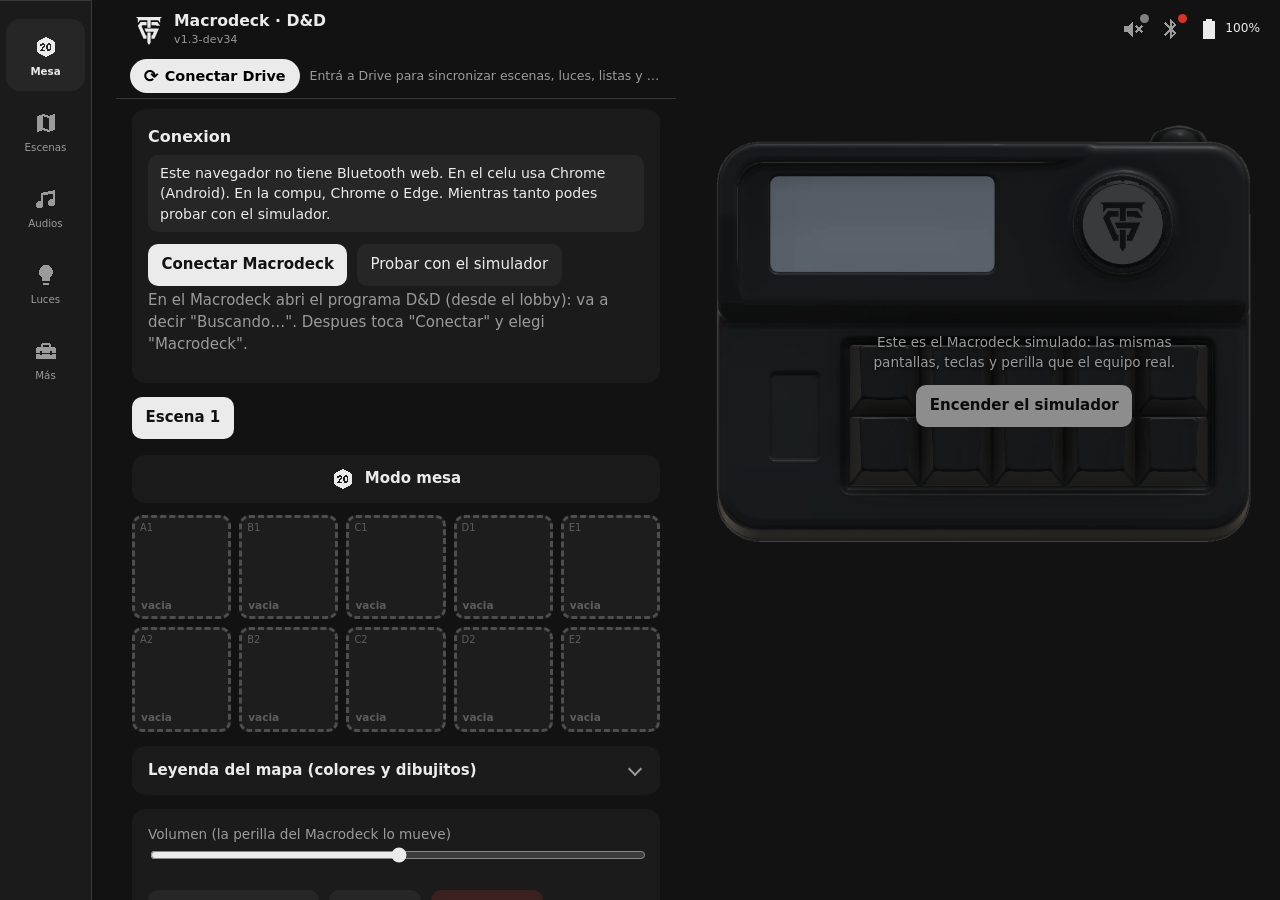
==== index.html @ a440518b "Publicar app 1.3-dev34 (desde macrodeck-dev 886d62e)" ====
<!doctype html>
<html lang="es">
<head>
<meta charset="utf-8">
<meta name="viewport" content="width=device-width,initial-scale=1,viewport-fit=cover">
<meta name="theme-color" content="#121212">
<title>Macrodeck D&amp;D</title>
<link rel="manifest" href="manifest.webmanifest">
<link rel="icon" href="icon-192.png">
<link rel="apple-touch-icon" href="icon-192.png">
<link rel="stylesheet" href="style.css">
</head>
<body>
<div id="app">
  <header class="cab"><h1>Macrodeck · D&amp;D<small id="ver" class="ver"></small></h1><span id="guardadoCab" class="guardado-cab" hidden>⚠ Sin guardar</span><button type="button" id="estadoCab" class="estado" aria-label="Estado del audio, del Macrodeck y de la bateria del celu"></button></header>
  <div id="estadoTxt" class="estado-txt" hidden></div>
  <main id="vista"></main>
  <aside id="maqueta" aria-label="Macrodeck simulado"></aside>
  <div id="miniPlayer" class="mini" hidden></div>
  <nav class="tabs" id="tabs"></nav>
</div>
<div id="audioGate" hidden><div class="tarjeta"><h2>Listo para jugar</h2><p>El navegador necesita un toque tuyo para poder reproducir sonido.</p><button class="primario" id="gateBtn">Activar audio</button></div></div>
<script src="vendor/jszip.min.js"></script>
<script src="js/version.js"></script>
<script src="js/protocolo.js"></script>
<script src="js/iconos_datos.js"></script>
<script src="js/iconos.js"></script>
<script src="js/almacen.js"></script>
<script src="js/config.js"></script>
<script src="js/luces_dnd.js"></script>
<script src="js/iconos_ui.js"></script>
<script src="js/tema.js"></script>
<script src="js/audio.js"></script>
<script src="js/diag.js"></script>
<script src="js/vivo.js"></script>
<script src="js/nativo_sim.js"></script>
<script src="js/nativo.js"></script>
<script src="js/red.js"></script>
<script src="js/transporte.js"></script>
<script src="js/celu.js"></script>
<script src="js/simulador.js"></script>
<script src="js/maqueta.js"></script>
<script src="js/demo.js"></script>
<script src="js/drive_config.js"></script>
<script src="js/drive.js"></script>
<script src="js/drive_escenas.js"></script>
<script src="js/ui.js"></script>
<script src="js/drive_ui.js"></script>
<script src="js/disco.js"></script>
<script src="js/audios.js"></script>
<script src="js/audios_motor.js"></script>
<script src="js/ambientes.js"></script>
<script src="js/audios_ui.js"></script>
<script src="js/selector.js"></script>
<script src="js/sync_todo.js"></script>
<script src="js/app.js"></script>
</body>
</html>
---- style.css ----
:root{--bg:#121212;--panel:#1b1b1b;--panel2:#262626;--linea:#383838;--tx:#ebebeb;--tx2:#9b9b9b;--acento:#ebebeb;--sobre-acento:#121212;--amarillo:#e0b21f;--rojo:#d4342c;--blanco:#e6e6e6;--gris:#808080;--ok:#6fbf7b;--peligro-tx:#ff9a92;--led-bg:#3a3123;--led-bg2:#5a4a24;--led-glow:#e0b21f66;--marcado:#ffffff14;--hover:#303030;--peligro-bg:#3a201e;--r:14px}
/* Temas (v1.3-dev12). Se elige en Herramientas > Apariencia y se guarda en ese celu. El tema por defecto es el de :root (grafito). */
:root[data-tema="grafito-amarillo"]{--acento:#e0b21f;--sobre-acento:#1b1407}
:root[data-tema="papel"]{--bg:#e4e4e2;--panel:#f3f3f1;--panel2:#e9e9e7;--linea:#c6c6c3;--tx:#1a1a1a;--tx2:#666;--acento:#1a1a1a;--sobre-acento:#f3f3f1;--amarillo:#b88a00;--rojo:#c0281f;--blanco:#2a2a2a;--gris:#8a8a8a;--ok:#2e7d3c;--peligro-tx:#b3261e;--led-bg:#f0dd9a;--led-bg2:#e8c85a;--led-glow:#b88a0088;--marcado:#00000012;--hover:#dcdcd9;--peligro-bg:#f3d3cf}
*{box-sizing:border-box}
html,body{margin:0;height:100%}
body{background:var(--bg);color:var(--tx);font:15px/1.45 system-ui,-apple-system,"Segoe UI",Roboto,sans-serif;-webkit-tap-highlight-color:transparent}
h1,h2,h3{margin:0 0 .4em;font-weight:600;letter-spacing:0}
h2{font-size:1.2rem}h3{font-size:1rem;color:var(--tx)}
p{margin:.3em 0 .8em}
small,.suave{color:var(--tx2)}
button,select,input,textarea{font:inherit;color:inherit}
button{background:var(--panel2);border:0;border-radius:10px;padding:.55em .9em;cursor:pointer;min-height:42px}
@media (hover:hover){button:hover{background:var(--hover)}}
button:focus-visible,a:focus-visible,summary:focus-visible{outline:2px solid var(--acento);outline-offset:2px}
button.primario{background:var(--acento);color:var(--sobre-acento);font-weight:700}
@media (hover:hover){button.primario:hover{background:var(--acento);filter:brightness(1.12)}}
button.peligro{background:var(--peligro-bg);color:var(--peligro-tx)}
@media (hover:hover){button.peligro:hover{filter:brightness(1.15)}}
button.peligro.seguro{background:var(--rojo);color:#fff}
button:disabled{opacity:.45;cursor:default}
input[type=text],input[type=password],input[type=number],select,textarea{background:var(--bg);border:1px solid transparent;border-radius:10px;padding:.5em .7em;width:100%;min-height:42px}
input[type=text]:focus,input[type=password]:focus,input[type=number]:focus,select:focus,textarea:focus{outline:none;border-color:var(--acento)}
input[type=range]{width:100%;accent-color:var(--acento)}
label{display:block;font-size:.85rem;color:var(--tx2);margin:.7em 0 .2em}
#app{display:flex;flex-direction:column;height:100%;max-width:980px;margin:0 auto}
header.cab{display:flex;align-items:center;gap:.5rem;padding:.6rem 16px .4rem}
header.cab h1 small.ver{display:block;font-size:.68rem;font-weight:400;color:var(--tx2);letter-spacing:.02em}
header.cab h1{font-size:.98rem;margin:0;flex:1;min-width:0;white-space:nowrap;overflow:hidden;text-overflow:ellipsis}
/* estado en la cabecera: iconos con un puntito de color (v1.3-dev13) */
.estado{display:flex;align-items:center;gap:14px;background:none;padding:6px 4px 6px 8px;min-height:0;border-radius:10px}
.ind{position:relative;display:inline-flex;align-items:center;gap:4px;color:var(--tx2)}
.ind svg.ic{width:24px;height:24px;fill:currentColor;display:block}
.ind .pt{position:absolute;top:-3px;right:-4px;width:9px;height:9px;border-radius:50%;background:var(--gris);box-shadow:0 0 0 2px var(--bg)}
.ind.ok .pt{background:var(--ok)}.ind.warn .pt{background:var(--amarillo)}.ind.mal .pt{background:var(--rojo)}
.ind.ok,.ind.warn{color:var(--tx)}
.ind.bat{color:var(--tx);font-size:.76rem;font-variant-numeric:tabular-nums}.ind.bat.bajo{color:var(--peligro-tx)}
.estado-txt{padding:0 16px 8px;font-size:.78rem;color:var(--tx2)}
main{flex:1;overflow-y:auto;padding:10px 16px 24px}
nav.tabs{display:flex;background:var(--panel);padding-bottom:env(safe-area-inset-bottom,0)}
nav.tabs button{min-width:0;flex:1;display:flex;flex-direction:column;align-items:center;justify-content:center;gap:2px;border-radius:0;background:none;min-height:56px;padding:6px 2px;color:var(--tx2);font-size:.7rem}
nav.tabs .tab-ic{position:relative;display:flex;align-items:center;justify-content:center;width:52px;height:28px;border-radius:14px;transition:background .15s}
nav.tabs svg.ic{width:24px;height:24px;fill:currentColor}
nav.tabs button.on{color:var(--tx);font-weight:600}
nav.tabs button.on .tab-ic{background:var(--panel2)}
nav.tabs .bd{position:absolute;top:-2px;right:6px;min-width:16px;height:16px;padding:0 4px;border-radius:8px;background:var(--acento);color:var(--sobre-acento);font-size:.62rem;line-height:16px;text-align:center}
.tarjeta{background:var(--panel);border:0;border-radius:var(--r);padding:16px;margin:0 0 14px}
.fila{display:flex;gap:.6rem;flex-wrap:wrap;align-items:center}
.fila>*{min-width:0}
.fila .crece{flex:1}
.cols{display:grid;grid-template-columns:repeat(auto-fit,minmax(260px,1fr));gap:14px}
/* rejilla de 10 teclas */
.rejilla{display:grid;grid-template-columns:repeat(5,1fr);gap:8px}
.t{position:relative;aspect-ratio:1/1.05;border-radius:10px;background:var(--panel2);border:3px solid var(--mc,var(--gris));display:flex;flex-direction:column;align-items:flex-start;justify-content:flex-end;padding:5px 6px;text-align:left;overflow:hidden;min-height:0;user-select:none;touch-action:manipulation}
.t .id{position:absolute;top:3px;left:5px;font-size:.62rem;color:var(--tx2)}
.t canvas{position:absolute;top:4px;right:4px;width:34%;height:auto;image-rendering:pixelated;opacity:.9}
.t .nom{font-size:.66rem;line-height:1.1;overflow-wrap:break-word;font-weight:600}
.t .nom.larga{font-size:.58rem}
.t canvas.gl,.t canvas.dk{position:absolute;top:21px;right:auto;height:auto;opacity:1}
.t canvas.gl{left:6px}.t canvas.dk{left:30px}
.t.mamarillo{--mc:var(--amarillo)}.t.mrojo{--mc:var(--rojo)}.t.mblanco{--mc:var(--blanco)}.t.mgris{--mc:var(--gris);border-style:dotted}
.t.duck::after{content:'';position:absolute;inset:2px;border:2px solid var(--mc);border-radius:7px;pointer-events:none}
.leyenda summary{cursor:pointer;font-weight:600}
.leyenda .ley{display:flex;gap:10px;align-items:center;margin:8px 0;font-size:.85rem}
.duck-badge{font-size:.8rem;font-weight:700;color:var(--sobre-acento);background:var(--acento);border-radius:6px;padding:2px 8px}
.chk{display:flex;align-items:center;gap:8px;margin-top:14px}.chk input{width:auto}
.t.vacia{opacity:.55;border-style:dashed}
.t.sel{outline:3px solid var(--tx);outline-offset:2px}
.t[data-led="1"]{background:var(--led-bg);box-shadow:inset 0 0 14px var(--led-glow)}
.t[data-led="2"]{animation:resp 2s ease-in-out infinite}
.t[data-led="3"]{background:var(--led-bg2);box-shadow:inset 0 0 18px var(--led-glow)}
.t[data-led="4"]{animation:dob .5s steps(1) infinite}
@keyframes resp{0%,100%{background:var(--panel2);box-shadow:none}50%{background:var(--led-bg);box-shadow:inset 0 0 14px var(--led-glow)}}
@keyframes dob{0%{background:var(--led-bg2)}25%{background:var(--panel2)}50%{background:var(--led-bg2)}75%,100%{background:var(--panel2)}}
.escenas{display:flex;gap:6px;overflow-x:auto;padding-bottom:6px;margin-bottom:10px}
.escenas button{white-space:nowrap}
.escenas button.on{background:var(--acento);color:var(--sobre-acento);border-color:var(--acento);font-weight:700}
.sonando{min-height:1.4em;color:var(--acento);font-size:.9rem}
.avisos li{color:#ffb86b;font-size:.85rem}
.icos{display:grid;grid-template-columns:repeat(auto-fill,minmax(46px,1fr));gap:6px;max-height:210px;overflow:auto;padding:4px}
.icos button{padding:2px;min-height:0;aspect-ratio:1;background:var(--bg)}
.icos canvas{width:100%;height:100%;image-rendering:pixelated}
.lista-s{display:flex;flex-direction:column;gap:8px}
.s{display:flex;gap:8px;align-items:center;background:var(--panel2);border:0;border-radius:10px;padding:8px}
.etq{flex:none;font-size:.64rem;font-weight:700;letter-spacing:.04em;padding:3px 7px;border-radius:6px;background:var(--bg);color:var(--tx2)}
.etq.loop{background:var(--amarillo);color:#1b1407}
.s input[type=text]{min-height:36px}
.s .peq{width:90px}
dialog{background:var(--panel);color:var(--tx);border:0;border-radius:var(--r);max-width:min(560px,92vw);box-shadow:0 12px 44px #000a}
dialog::backdrop{background:#000a}
pre.cod{background:#0b0b0b;color:#cfe8cf;padding:10px;border-radius:8px;max-height:200px;overflow:auto;font-size:.72rem}
.prev{image-rendering:pixelated;background:#fff;border:1px solid var(--linea);border-radius:6px}
#audioGate{position:fixed;inset:0;background:#000c;display:flex;align-items:center;justify-content:center;z-index:50;padding:20px}
#audioGate .tarjeta{max-width:380px;text-align:center}
.aviso{padding:8px 12px;background:var(--panel2);border-radius:10px;font-size:.88rem}
kbd{background:var(--panel2);border-radius:4px;padding:0 .35em;font-size:.8rem}
/* simulador */
.sim{display:flex;flex-direction:column;gap:10px;align-items:center}
.sim-pantallas{display:flex;gap:12px;flex-wrap:wrap;justify-content:center;align-items:flex-start}
.sim-oled{width:128px;height:256px;image-rendering:pixelated;border:6px solid #000;border-radius:8px;background:#05080a}
.sim-epaper{width:min(100%,592px);max-width:592px;aspect-ratio:296/128;image-rendering:pixelated;border:6px solid #2c2c2c;border-radius:6px;background:#f1efe6}
.sim-teclas{display:grid;grid-template-columns:repeat(5,1fr);gap:8px;width:min(100%,420px)}
.sim-tecla{position:relative;aspect-ratio:1;border-radius:10px;background:#2b2b2b;border:2px solid #555;padding:0;display:flex;align-items:flex-end;justify-content:center;touch-action:none;user-select:none}
.sim-tecla.abajo{transform:translateY(2px);background:#1f1f1f}
.sim-n{font-size:.7rem;color:#aaa;position:absolute;top:3px;left:5px}
.sim-led{width:10px;height:10px;border-radius:50%;background:#2a1d07;margin-bottom:8px;box-shadow:0 0 0 1px #000}
.sim-tecla[data-led="1"] .sim-led{background:#ffb347;box-shadow:0 0 12px 3px #ffb347aa}
.sim-tecla[data-led="2"] .sim-led{animation:ledr 2s ease-in-out infinite}
.sim-tecla[data-led="3"] .sim-led{background:#fff2c0;box-shadow:0 0 16px 5px #ffd24acc}
.sim-tecla[data-led="4"] .sim-led{animation:ledd .5s steps(1) infinite}
@keyframes ledr{0%,100%{background:#2a1d07;box-shadow:none}50%{background:#ffb347;box-shadow:0 0 12px 3px #ffb347aa}}
@keyframes ledd{0%{background:#fff2c0}25%{background:#2a1d07}50%{background:#fff2c0}75%,100%{background:#2a1d07}}
.sim-pie{display:flex;gap:12px;flex-wrap:wrap;align-items:center;justify-content:center;width:100%}
.sim-pie label{margin:0;display:flex;gap:8px;align-items:center}
.sim-ayuda{font-size:.8rem;color:var(--tx2);margin:0}
[hidden]{display:none!important}

.icos button.on{outline:2px solid var(--acento);outline-offset:-2px}
.mini{background:var(--panel2);padding:8px 16px;display:flex;flex-direction:column;gap:6px}
.mini[hidden]{display:none}
.mini-fila{display:flex;gap:10px;align-items:center}
.mini-nombre{flex:1;min-width:0;white-space:nowrap;overflow:hidden;text-overflow:ellipsis}
.mini button{min-width:46px}
/* v1.3-dev9: ventana para elegir sonidos (selector.js) */
dialog.selector{width:min(560px,94vw);max-height:90vh;padding:0;overflow:hidden}
dialog.selector[open]{display:flex;flex-direction:column}
.sel-cab{padding:14px 16px 10px}
.sel-cuerpo{overflow:auto;padding:6px 14px;flex:1;min-height:180px;overscroll-behavior:contain}
.sel-pie{padding:10px 14px;background:var(--panel2);display:flex;gap:8px;align-items:center}
.sel-grupo{margin:6px 0}
.sel-gfila{display:flex;gap:6px;align-items:stretch}
.sel-gcab{flex:1;display:flex;text-align:left;font-weight:600;color:var(--tx);background:var(--panel2)}
.sel-todos{padding:.4em .7em;font-size:.82rem}
.sel-fila{display:flex;align-items:center;gap:8px;padding:2px 4px;border-radius:8px}
.sel-fila:nth-child(even){background:var(--marcado)}
.sel-fila[hidden]{display:none}
.sel-fila label{display:flex;flex:1;align-items:center;gap:10px;margin:0;padding:8px 4px;color:var(--tx);font-size:.95rem;cursor:pointer}
.sel-fila.marcado,.sel-fila:nth-child(even).marcado{background:var(--hover)}
.sel-fila input[type=checkbox],.sel-fila input[type=radio]{width:22px;height:22px;min-height:0;flex:none;accent-color:var(--acento)}
.sel-fila button{min-height:38px;padding:.3em .8em}
.sel-pie .crece,.sel-fila .crece{flex:1;min-width:0}
.sel-como{padding:8px 14px;background:var(--panel2);display:flex;flex-wrap:wrap;gap:4px 14px;align-items:center;font-size:.9rem}
.sel-como label{display:flex;align-items:center;gap:6px;margin:0;color:var(--tx);cursor:pointer}
.sel-como input[type=radio]{width:20px;height:20px;min-height:0;accent-color:var(--acento)}

/* v1.3-dev11: selector de iconos con categorias y sugerencias */
.chips{display:flex;gap:6px;overflow-x:auto;padding:4px 0 8px;scrollbar-width:thin}
.chip{flex:none;padding:4px 11px;min-height:0;font-size:12px;border-radius:14px;white-space:nowrap}
.chip.on{background:var(--acento);color:var(--sobre-acento);border-color:var(--acento);font-weight:700}
.icos.sug{padding-bottom:8px}

/* v1.3-dev12: logo TG en la cabecera y tarjeta de apariencia */
header.cab .logo{width:34px;height:34px;flex:none;fill:var(--tx)}
#audioGate .logo{width:72px;height:72px;fill:var(--tx);display:block;margin:0 auto 8px}
.temas{display:flex;gap:10px;flex-wrap:wrap}
.tema-op{display:flex;flex-direction:column;align-items:center;gap:6px;padding:8px 10px;min-width:96px;font-size:.8rem}
.tema-op.on{box-shadow:0 0 0 2px var(--acento) inset}
.tema-op .mu{width:64px;height:40px;border-radius:6px;border:1px solid #888;display:flex;align-items:flex-end;gap:3px;padding:4px}
.tema-op .mu i{flex:1;height:60%;border-radius:2px;display:block}

/* separacion entre la rejilla de teclas y lo que viene abajo (Leyenda del mapa) */
.rejilla + *{margin-top:14px}

/* v1.3-dev13: tarjetas planas (sin bordes: se separan por tono y espacio), acordeon de Herramientas y leyenda plegable */
.leyenda{padding:0}
.leyenda summary{list-style:none;display:flex;align-items:center;gap:10px;cursor:pointer;font-weight:600;padding:14px 16px}
.leyenda summary::-webkit-details-marker{display:none}
.leyenda summary::after{content:'';width:8px;height:8px;border-right:2px solid var(--tx2);border-bottom:2px solid var(--tx2);transform:rotate(45deg);margin:-3px 4px 0 auto;transition:transform .15s}
.leyenda[open] summary::after{transform:rotate(225deg);margin-top:3px}
.leyenda>.ley{margin:0;padding:6px 16px}
.leyenda>.ley:last-child{padding-bottom:16px}
.acordeon{display:flex;flex-direction:column;gap:8px}
.acor{background:var(--panel);border-radius:var(--r);overflow:hidden}
.acor-cab{display:flex;align-items:center;gap:12px;width:100%;min-height:54px;padding:10px 16px;background:none;border-radius:0;text-align:left;font-weight:600}
@media (hover:hover){.acor-cab:hover{background:var(--panel2)}}
.acor-ic{width:22px;height:22px;flex:none;fill:var(--tx2)}
.acor-tit{flex:0 1 auto;min-width:0;white-space:nowrap;overflow:hidden;text-overflow:ellipsis}
.acor-res{flex:1;min-width:0;text-align:right;font-weight:400;font-size:.82rem;color:var(--tx2);white-space:nowrap;overflow:hidden;text-overflow:ellipsis}
.acor-flecha{width:22px;height:22px;flex:none;fill:var(--tx2);transition:transform .15s;margin-left:auto}
.acor-res + .acor-flecha{margin-left:0}
.acor.abierto .acor-flecha{transform:rotate(180deg)}
.acor-cuerpo{padding:2px 16px 16px}
/* 1.3-dev16: luces de D&D */
.ic-luz{width:20px;height:20px;fill:var(--amarillo);flex:none}
.look-muestra{flex:none;width:26px;height:26px;border-radius:50%;background:var(--lc,var(--panel2));box-shadow:inset 0 0 0 1px #00000055,0 0 10px -2px var(--lc,transparent)}
.look-muestra.ef-nada{background:transparent;box-shadow:inset 0 0 0 1px var(--linea)}
.look-muestra.ef-apagado{background:#000;box-shadow:inset 0 0 0 1px var(--linea)}
.look-muestra.ef-fuego,.look-muestra.ef-vela{animation:md-fuego 1.1s infinite alternate}
.look-muestra.ef-respirar,.look-muestra.ef-magia{animation:md-resp 2.4s infinite ease-in-out}
.look-muestra.ef-latido{animation:md-latido 1.1s infinite}
.look-muestra.ef-parpadeo{animation:md-parp 1s infinite steps(1)}
.look-muestra.ef-relampago,.look-muestra.ef-tormenta{animation:md-rayo 3s infinite}
@keyframes md-fuego{0%{opacity:1}35%{opacity:.7}60%{opacity:.95}100%{opacity:.6}}
@keyframes md-resp{0%,100%{opacity:.35}50%{opacity:1}}
@keyframes md-latido{0%{opacity:1}15%{opacity:.4}28%{opacity:.9}45%,100%{opacity:.3}}
@keyframes md-parp{0%{opacity:1}50%{opacity:.1}}
@keyframes md-rayo{0%,100%{opacity:.35}3%{opacity:1;filter:brightness(2)}6%{opacity:.2}9%{opacity:1;filter:brightness(2)}14%{opacity:.4}}
@media (prefers-reduced-motion:reduce){.look-muestra{animation:none!important}}
.luz-fila+.luz-fila{border-top:1px solid var(--linea);margin-top:10px;padding-top:4px}
.luz-fila .seg{display:flex;align-items:center;gap:4px}.luz-fila .seg input{width:72px}
.look-fila{display:flex;align-items:center;gap:10px;padding:8px 0;border-bottom:1px solid var(--linea)}
.look-fila.sel{border-bottom:0}
.look-fila small{display:block}
.look-fila button{min-width:44px}
input[type=color]{width:100%;min-height:42px;border:0;border-radius:10px;background:var(--bg);padding:4px;cursor:pointer}
/* v1.3-dev18: barra Guardar de los editores (pegada abajo mientras se edita) y aviso de "sin guardar" en la cabecera */
.barra-guardar{position:sticky;bottom:0;z-index:5;display:flex;flex-wrap:wrap;gap:.6rem;align-items:center;margin-top:14px;padding:10px 0;background:var(--panel);border-top:1px solid var(--linea)}
.barra-guardar .js-guardado{font-size:.84rem}
.barra-guardar .js-guardado.mal{color:var(--peligro-tx);font-weight:700}
.barra-guardar .nota-guardar{flex-basis:100%;font-size:.8rem}
.guardado-cab{font-size:.74rem;font-weight:700;color:var(--peligro-tx);background:var(--peligro-bg);border-radius:8px;padding:3px 8px;margin-right:8px;white-space:nowrap}

/* ===== 1.3-dev22: version de ESCRITORIO (pantalla ancha): editor a la izquierda y Macrodeck simulado a la derecha, sobre la foto del equipo ===== */
#maqueta{display:none}
@media (min-width:1100px){
  /* v1.3-dev35: escritorio en columnas: riel de pestanas a la izquierda | pantalla | Macrodeck (foto) a la derecha */
  #app{max-width:1640px;display:grid;grid-template-columns:92px minmax(0,1fr) minmax(500px,580px);grid-template-rows:auto auto minmax(0,1fr) auto;
    grid-template-areas:"tabs cab cab" "tabs est est" "tabs vista maq" "tabs mini maq";column-gap:24px}
  header.cab{grid-area:cab} #estadoTxt{grid-area:est} main{grid-area:vista} #miniPlayer{grid-area:mini} nav.tabs{grid-area:tabs}
  #maqueta{grid-area:maq;display:block;overflow-y:auto;padding:14px 16px 24px 0}
  nav.tabs{flex-direction:column;justify-content:flex-start;align-items:stretch;gap:4px;padding:18px 6px;border-top:0;border-right:1px solid var(--linea);background:var(--panel)}
  nav.tabs button{flex:none;max-width:none;min-height:72px;border-radius:var(--r)}
  nav.tabs button.on{background:var(--panel2)}
  nav.tabs button.on .tab-ic{background:none}
  .esc-2col{display:grid;grid-template-columns:290px minmax(0,1fr);gap:22px;align-items:start}
  .esc-lista{position:sticky;top:0;max-height:calc(100vh - 160px);overflow-y:auto;padding-right:6px}
  .esc-lista .escenas{flex-direction:column;overflow:visible;gap:4px}
  .esc-lista .escenas button{width:100%;text-align:left;background:none;padding:.6em .8em}
  .esc-lista .escenas button.on{background:var(--panel2);color:var(--tx);font-weight:700}
  .esc-lista .esc-acciones{margin-top:10px}
  .esc-ed .tarjeta:first-child{margin-top:0}
}
.maq-foto,.sim.maqueta .cuerpo{position:relative;width:100%;aspect-ratio:1047/816;background:url(macrodeck.webp) center/100% 100% no-repeat}
.maq-foto{filter:saturate(.6) brightness(.6)}
.maq-vacia{position:absolute;left:26%;top:50%;width:63%;display:flex;flex-direction:column;gap:12px;align-items:center;text-align:center;filter:none}
.maq-vacia p{margin:0;font-size:.85rem;color:#fff;text-shadow:0 1px 4px #000}
.sim:not(.maqueta) .cuerpo{display:contents}
.sim:not(.maqueta) .sim-knob,.sim:not(.maqueta) .sim-ver{display:none}
.sim.maqueta{gap:12px}
.sim.maqueta .sim-pantallas{display:contents}
.sim.maqueta .sim-epaper{position:absolute;left:12.4%;top:14.3%;width:39.9%;height:22.1%;max-width:none;aspect-ratio:auto;border:0;border-radius:1.4%;box-shadow:inset 0 0 0 1px #0004}
.sim.maqueta .sim-oled{position:absolute;left:13.6%;top:59.4%;width:6.3%;height:18.9%;border:0;border-radius:3px;background:#05080a;box-shadow:0 0 0 2px #0008}
.sim.maqueta .sim-teclas{position:absolute;left:26.6%;top:52.7%;width:63.4%;height:32.4%;display:grid;grid-template-columns:repeat(5,1fr);grid-template-rows:repeat(2,1fr);gap:1.2% .9%}
.sim.maqueta .sim-tecla{aspect-ratio:auto;width:auto;height:auto;background:transparent;border:0;border-radius:7%;cursor:pointer;transition:box-shadow .15s,transform .05s}
.sim.maqueta .sim-tecla:hover{box-shadow:inset 0 0 0 2px #ffffff22}
.sim.maqueta .sim-tecla.abajo{transform:translateY(2px);background:#0006}
.sim.maqueta .sim-tecla .sim-n,.sim.maqueta .sim-tecla .sim-led{display:none}
/* luz calida de cada tecla (los mismos niveles que el LED real: 1 prendida, 2 respira, 3 a pleno, 4 parpadea) */
.sim.maqueta .sim-tecla[data-led="1"]{box-shadow:0 0 18px 5px #ffa33aaa,inset 0 0 20px 5px #ffb047bb}
.sim.maqueta .sim-tecla[data-led="2"]{animation:maqr 2s ease-in-out infinite}
.sim.maqueta .sim-tecla[data-led="3"]{box-shadow:0 0 28px 10px #ffb347ee,inset 0 0 28px 9px #ffe2a3dd}
.sim.maqueta .sim-tecla[data-led="4"]{animation:maqd .5s steps(1) infinite}
@keyframes maqr{0%,100%{box-shadow:none}50%{box-shadow:0 0 18px 5px #ffa33aaa,inset 0 0 20px 5px #ffb047bb}}
@keyframes maqd{0%{box-shadow:0 0 28px 10px #ffb347ee,inset 0 0 28px 9px #ffe2a3dd}50%,100%{box-shadow:none}}
.sim.maqueta .sim-home{position:absolute;left:80%;top:3.2%;width:9.8%;height:4.4%;min-height:0;padding:0;font-size:0;background:transparent;border:0;border-radius:40% 40% 10% 10%;cursor:pointer}
.sim.maqueta .sim-home:hover{box-shadow:inset 0 0 0 2px #ffffff44}
.sim.maqueta .sim-home:active{background:#0007}
.sim-knob{position:absolute;left:66.2%;top:14.1%;width:17.6%;height:22.5%;border-radius:50%;cursor:grab;touch-action:none}
.sim-knob:hover{box-shadow:0 0 0 2px #ffffff22}
.sim-knob:active{cursor:grabbing}
.sim-knob-marca{position:absolute;left:50%;top:6%;width:3%;height:16%;margin-left:-1.5%;background:#f1c24a;border-radius:2px;transform-origin:50% 275%;transform:rotate(var(--ang,0deg));box-shadow:0 0 6px #f1c24a99;pointer-events:none}
.sim-ver{position:absolute;right:5%;bottom:3.5%;font-size:.6rem;color:#8a8f94;letter-spacing:.04em}
.sim.maqueta .sim-perilla{display:none}
.sim.maqueta .sim-perilla,.sim.maqueta label:has(.sim-perilla){display:none}
.sim.maqueta .sim-ayuda{font-size:.75rem}

/* ---- Pestana Audios (1.3-dev23) ---- */
.au-cab{display:flex;align-items:center;gap:10px}.au-cab h2{margin:0}.au-cuenta{margin-left:auto;font-size:.8rem}
.au-act{min-height:36px;padding:.2em .7em;font-size:1.1rem}
.au-buscar{width:100%;margin-top:8px;background:var(--panel);border:1px solid var(--linea);border-radius:var(--r);padding:.6em .9em;min-height:44px;color:var(--tx);font:inherit}
.au-buscar:focus{outline:2px solid var(--amarillo);outline-offset:1px}
.au-ayuda{font-size:.78rem;margin:6px 0 0}
.au-facetas{display:flex;flex-direction:column;gap:6px;margin-top:8px}
.au-fila{display:flex;align-items:center;gap:8px;min-width:0}
.au-fila>b{flex:0 0 56px;font-size:.68rem;font-weight:500;color:var(--tx2);text-transform:uppercase;letter-spacing:.06em}
.au-chips{display:flex;gap:6px;overflow-x:auto;padding:2px 0 4px;scrollbar-width:none;min-width:0}.au-chips::-webkit-scrollbar{display:none}
.au-chip{flex:0 0 auto;display:flex;align-items:center;gap:6px;min-height:34px;border:1px solid var(--linea);background:var(--panel);color:var(--tx);border-radius:999px;padding:.25em .8em;font-size:.82rem}
.au-chip i{width:9px;height:9px;border-radius:50%;display:block}.au-chip small{opacity:.6}
.au-chip[aria-pressed=true]{background:var(--acento);color:var(--sobre-acento);border-color:var(--acento)}
.au-limpiar{background:none;color:var(--amarillo);min-height:34px;padding:.2em 0;margin-top:2px}
.au-bajada{margin-top:8px}
.au-bj-fila{display:flex;flex-wrap:wrap;align-items:center;gap:8px;background:var(--panel);border-radius:var(--r);padding:8px 10px}
.au-bj-txt{display:flex;flex-direction:column;min-width:0;flex:1 1 160px;font-size:.85rem}.au-bj-txt span{font-size:.75rem;overflow:hidden;text-overflow:ellipsis;white-space:nowrap}
.au-prog{height:4px;background:var(--linea);border-radius:2px;overflow:hidden;margin-top:6px}.au-prog i{display:block;height:100%;background:var(--amarillo)}
.au-lista{display:flex;flex-direction:column;gap:8px;margin-top:10px;padding-bottom:12px}
.au-vacio{text-align:center;color:var(--tx2);padding:28px 8px}
.au-card{display:grid;grid-template-columns:60px minmax(0,1fr) auto;gap:12px;align-items:center;background:var(--panel);border:1px solid var(--linea);border-radius:var(--r);padding:8px 10px 8px 8px}
.au-card.suena{border-color:var(--amarillo)}.au-card.nobaj .au-car{opacity:.75}
.au-car{display:block;border-radius:8px;overflow:hidden;flex:none}
.au-info{min-width:0}.au-info h3{margin:0;font-size:.92rem;font-weight:600;overflow:hidden;text-overflow:ellipsis;white-space:nowrap}
.au-meta{font-size:.76rem;color:var(--tx2);margin-top:2px;white-space:nowrap;overflow:hidden;text-overflow:ellipsis}
.au-tags{display:flex;gap:5px;margin-top:5px;flex-wrap:wrap}.au-tag{font-size:.66rem;font-family:ui-monospace,Consolas,monospace;color:var(--tx2);border:1px solid var(--linea);border-radius:5px;padding:1px 5px}
.au-acc{display:flex;flex-direction:column;gap:4px;align-items:center}
.au-acc button{width:42px;height:42px;min-height:0;padding:0;border-radius:50%;display:grid;place-items:center;font-size:.72rem}
.au-acc .au-play{background:var(--acento);color:var(--sobre-acento)}
.au-dur{font-size:.66rem;font-family:ui-monospace,Consolas,monospace;color:var(--tx2)}
.au-barra{background:var(--panel2);border-top:1px solid var(--linea);padding:8px 14px 6px;display:flex;flex-direction:column;gap:6px}
.au-barra[hidden]{display:none!important}
.au-l1{display:flex;align-items:center;gap:10px}.au-t{min-width:0;flex:1}.au-t b{display:block;font-size:.88rem;white-space:nowrap;overflow:hidden;text-overflow:ellipsis}
.au-sub{display:block;font-size:.74rem;color:var(--tx2);white-space:nowrap;overflow:hidden;text-overflow:ellipsis}
.au-ctl{display:flex;gap:6px}.au-ctl button,.au-l2 button{min-height:38px;min-width:38px;padding:0 10px;background:var(--panel);border:1px solid var(--linea);border-radius:10px;display:inline-grid;place-items:center}
.au-seek{margin:0}.au-l2{display:flex;align-items:center;gap:8px;font-size:.74rem;color:var(--tx2)}.au-esp{flex:1}.au-tm{font-family:ui-monospace,Consolas,monospace}
.au-e{font-family:ui-monospace,Consolas,monospace;color:var(--tx);min-width:26px;text-align:center}

/* ---- Audios: listas, cola, reproductor completo, modo mesa (1.3-dev24 a dev26) ---- */
nav.tabs .tab-ic{width:44px}nav.tabs .tab-n{max-width:100%;overflow:hidden;text-overflow:ellipsis;white-space:nowrap;font-size:.64rem}
.au-ic{display:inline-flex;align-items:center;justify-content:center;line-height:0}
.au-act{display:inline-grid;place-items:center}
.au-sub-nav{display:flex;gap:6px;margin:10px 0 2px;overflow-x:auto;scrollbar-width:none}.au-sub-nav::-webkit-scrollbar{display:none}
.au-sub-nav button{flex:1 0 auto;min-height:38px;border-radius:999px;background:var(--panel);border:1px solid var(--linea);color:var(--tx);font-size:.82rem;padding:.2em .9em}
.au-sub-nav button.on{background:var(--acento);color:var(--sobre-acento);border-color:var(--acento);font-weight:600}
.au-herr{display:flex;gap:8px;flex-wrap:wrap;margin-top:8px}.au-herr:empty{display:none}
.au-pill-b{min-height:36px;border-radius:999px;background:var(--panel2);border:1px solid var(--linea);color:var(--tx);padding:.2em 1em;font-size:.8rem}
.au-car img{display:block;width:100%;height:100%;object-fit:cover}.au-car{background:var(--panel2)}
.au-mos{display:grid;grid-template-columns:1fr 1fr;border-radius:12px;overflow:hidden;background:var(--panel2);flex:none}.au-mos.vacio{border:2px dashed var(--linea)}
.au-mos .au-car{border-radius:0;width:100%!important;height:100%!important}.au-mos .au-car.vacio{background:var(--panel)}
.au-tag.amb{border-color:var(--cian,#4cc9c0);color:var(--cian,#4cc9c0)}.au-tag.rec{border-color:var(--amarillo);color:var(--amarillo)}
.au-card.sel{border-color:var(--amarillo)}
.au-check{width:26px;height:26px;border-radius:50%;border:2px solid var(--linea);display:grid;place-items:center}.au-check.on{background:var(--amarillo);border-color:var(--amarillo);color:#1b1407}
.au-acc{min-width:64px}.au-mini{display:flex;gap:0}.au-acc .au-mini button{width:32px;height:32px;background:none;border:0;border-radius:50%;color:var(--tx2)}.au-acc .au-mini button.fav{color:var(--amarillo)}
#auSelBarra{position:sticky;top:0;z-index:6}#auSelBarra:empty{display:none}
.au-selbarra{margin:10px -2px 0;background:var(--panel2);border:1px solid var(--linea);border-radius:var(--r);padding:10px;display:flex;flex-direction:column;gap:8px;box-shadow:0 6px 18px #0008}
.au-fila2{display:flex;align-items:center;gap:8px;min-width:0}.au-fila2 .crece{min-width:0}
.au-fila3{display:flex;gap:6px}.au-fila3 button{flex:1;min-height:44px}
.au-gran-b{min-height:48px;border-radius:24px;font-weight:700;width:100%}
.au-link{background:none;color:var(--amarillo);min-height:36px;padding:.2em .4em;font-size:.82rem}
.au-sw{display:flex;align-items:center;gap:10px;margin:0;font-size:.88rem}.au-sw.chico{font-size:.8rem}.au-sw input{width:22px;height:22px;flex:none;accent-color:var(--amarillo)}
.au-sec{font-size:.78rem;color:var(--tx2);margin:16px 0 6px;text-transform:uppercase;letter-spacing:.05em}
.au-corta{white-space:nowrap;overflow:hidden;text-overflow:ellipsis;min-width:0}
.au-caja{background:var(--panel);border:1px solid var(--linea);border-radius:var(--r);padding:10px 12px;display:flex;flex-direction:column;gap:10px;margin:10px 0}
.au-fila2.sep{border-top:1px solid var(--linea);padding-top:10px}
.au-opts{display:flex;gap:6px}.au-opts button{min-height:32px;padding:.1em .8em;border-radius:999px;background:var(--panel2);border:1px solid var(--linea);color:var(--tx);font-size:.8rem}.au-opts button.on{background:var(--amarillo);color:#1b1407;border-color:var(--amarillo);font-weight:700}
.au-chico{min-height:34px;min-width:34px;padding:.1em .8em;border-radius:999px;background:var(--panel2);border:1px solid var(--linea);color:var(--tx);font-size:.85rem}
.au-pill{font-size:.7rem;border:1px solid var(--amarillo);color:var(--amarillo);border-radius:10px;padding:2px 8px}
.au-redondo{width:52px;height:52px;min-height:0;padding:0;border-radius:50%;display:grid;place-items:center}
/* mini-reproductor */
.au-abrir{display:flex;align-items:center;gap:10px;flex:1;min-width:0;background:none;border:0;padding:0;text-align:left;color:inherit;min-height:44px}
.au-t{display:flex;flex-direction:column;min-width:0}.au-cv{display:block;width:44px;height:44px;flex:none}
.au-prog.fina{height:3px;margin-top:0}
.au-ctl .au-pp{background:var(--acento);color:var(--sobre-acento);border-radius:50%;width:44px;height:44px;padding:0}
/* ventanitas */
.au-toast{position:fixed;left:50%;bottom:calc(88px + env(safe-area-inset-bottom,0px));transform:translate(-50%,20px);background:var(--panel2);color:var(--tx);border:1px solid var(--linea);border-radius:999px;padding:.6em 1.2em;font-size:.85rem;z-index:90;opacity:0;pointer-events:none;transition:.2s;max-width:90vw;text-align:center;box-shadow:0 6px 20px #000a}.au-toast.on{opacity:1;transform:translate(-50%,0)}
.au-fondo{position:fixed;inset:0;background:#000a;z-index:80;display:flex;align-items:flex-end;justify-content:center}
.au-hoja{width:100%;max-width:520px;background:var(--panel2);border-radius:18px 18px 0 0;padding:12px 14px calc(14px + env(safe-area-inset-bottom,0px));max-height:80vh;overflow:auto;display:flex;flex-direction:column;gap:2px}
.au-hoja-t{font-weight:700;padding:6px 6px 10px;font-size:.95rem;white-space:nowrap;overflow:hidden;text-overflow:ellipsis}
.au-hoja-b{text-align:left;background:none;border:0;border-radius:10px;min-height:48px;padding:.5em 10px;font-size:.95rem;color:var(--tx)}.au-hoja-b:hover{background:var(--hover)}.au-hoja-b.peligro{color:var(--peligro-tx)}.au-hoja-b.cancelar{color:var(--tx2);margin-top:4px;border-top:1px solid var(--linea);border-radius:0}
/* pantallas completas */
.au-ov{position:fixed;inset:0;z-index:60;background:var(--bg);color:var(--tx);overflow-y:auto;padding:env(safe-area-inset-top,0) 0 env(safe-area-inset-bottom,0)}
.au-ov-cab{display:flex;align-items:center;gap:8px;padding:10px 12px}.au-ov-tit{flex:1;text-align:center;font-size:.85rem;font-weight:600;min-width:0;white-space:nowrap;overflow:hidden;text-overflow:ellipsis}.au-ov-tit.izq{text-align:left;font-size:1.05rem}
.au-ov-cuerpo{max-width:520px;margin:0 auto;padding:4px 18px 28px;display:flex;flex-direction:column;gap:14px}
.au-ib{background:none;border:0;color:var(--tx);min-width:44px;min-height:44px;padding:0;display:inline-grid;place-items:center;border-radius:50%;position:relative}.au-ib.on{color:var(--amarillo)}.au-ib.fav{color:var(--amarillo)}
.au-uno{position:absolute;right:8px;bottom:6px;font-size:.6rem;font-weight:700}
.au-gran{display:grid;place-items:center}.au-gran .au-car{width:min(300px,78vw)!important;height:min(300px,78vw)!important;border-radius:16px}
.au-pl-tit{display:flex;align-items:center;gap:10px}.au-pl-tit h2{margin:0;font-size:1.3rem}.au-pl-tit .suave{font-size:.8rem;margin-top:3px}
.au-seek{width:100%;margin:0;accent-color:var(--amarillo)}.au-tt{display:flex;justify-content:space-between;font-family:ui-monospace,Consolas,monospace;font-size:.72rem;color:var(--tx2);margin-top:4px}
.au-ctrls{display:flex;align-items:center;justify-content:space-between}
.au-gordo{width:68px;height:68px;border-radius:50%;background:var(--acento);color:var(--sobre-acento);display:grid;place-items:center;padding:0;min-height:0}
/* modo mesa */
.au-mesa-ahora{display:flex;gap:14px;align-items:center;background:var(--panel);border:1px solid var(--linea);border-radius:16px;padding:12px}.au-mesa-ahora h2{margin:0;font-size:1.05rem}
.au-mesa-fila{display:flex;gap:10px}.au-mesa-fila .au-mesa-b{flex:1}
.au-mesa-grid{display:grid;grid-template-columns:1fr 1fr;gap:10px}
.au-mesa-b{min-height:80px;border-radius:18px;background:var(--panel2);border:1px solid var(--linea);color:var(--tx);display:flex;flex-direction:column;align-items:center;justify-content:center;gap:2px;padding:8px}.au-mesa-b b{font-size:1.1rem}.au-mesa-b small{font-size:.7rem;opacity:.75;font-weight:400}
.au-mesa-b.amarillo{background:var(--amarillo);color:#1b1407;border:0;min-height:88px}.au-mesa-b.rojo{background:#7a2f2f;border:0}.au-mesa-b.azul{background:#2f5a6b;border:0}
.au-vol{width:100%;height:34px;accent-color:var(--amarillo)}
.au-mesa-listas{display:flex;gap:10px;overflow-x:auto;padding-bottom:6px}.au-mesa-l{flex:0 0 100px;background:none;border:0;display:flex;flex-direction:column;gap:6px;align-items:center;color:var(--tx);font-size:.78rem;padding:0}.au-mesa-l .au-mos{width:100px!important;height:100px!important;border:2px solid transparent}.au-mesa-l.on .au-mos{border-color:var(--amarillo)}
/* filas ordenables */
.au-lista-ord{display:flex;flex-direction:column}
.au-fila-l{display:grid;grid-template-columns:28px 44px minmax(0,1fr) auto;gap:10px;align-items:center;padding:6px 4px;border-bottom:1px solid var(--panel2);background:var(--bg)}
.au-fila-l.quieta{grid-template-columns:44px minmax(0,1fr);padding-left:38px}.au-fila-l.suena h3{color:var(--amarillo)}
.au-fila-l{transition:transform .12s}.au-fila-l.moviendo{background:var(--panel2);box-shadow:0 6px 18px #000a;border-radius:10px;position:relative;z-index:2;transition:none}
.au-fila-l .au-info h3{margin:0;font-size:.88rem;white-space:nowrap;overflow:hidden;text-overflow:ellipsis}
.au-grip{display:grid;place-items:center;color:var(--tx2);min-height:44px;cursor:grab;touch-action:none}.au-n{text-align:center;color:var(--tx2);font-size:.8rem}
.au-fila-l .au-ib{min-width:40px}
/* listas */
.au-listas-top{display:grid;grid-template-columns:repeat(3,minmax(0,1fr));gap:8px;margin-top:10px}
.au-atajo{display:flex;flex-direction:column;align-items:center;gap:6px;background:var(--panel);border:1px solid var(--linea);border-radius:var(--r);color:var(--tx);padding:10px 4px;font-size:.78rem;min-height:84px}.au-atajo-i{display:grid;place-items:center;width:40px;height:40px;border-radius:10px;background:var(--panel2);font-size:1.2rem}.au-atajo-i.fav{color:var(--amarillo)}.au-atajo.nueva{border-style:dashed}
.au-grid-listas{display:grid;grid-template-columns:repeat(2,minmax(0,1fr));gap:14px}
.au-lcard{display:flex;flex-direction:column;gap:6px;align-items:flex-start;background:none;border:0;padding:0;color:var(--tx);text-align:left;min-width:0}.au-lcard .au-mos{width:100%!important;height:auto!important;aspect-ratio:1/1}.au-lcard b{font-size:.92rem}.au-lcard small{font-size:.72rem}
.au-det-cab{display:flex;align-items:center;margin-top:6px}.au-det-top{display:flex;gap:14px;align-items:flex-end;margin:6px 0 12px}
@media (min-width:900px){.au-ov-cuerpo{max-width:560px}}

/* 1.3-dev31: reproductor dividido (Musica / Ambientes) */
.au-carriles{display:flex;flex-direction:column;gap:8px;margin:0 0 12px}
.au-carril{display:grid;grid-template-columns:minmax(0,1.3fr) minmax(0,1fr) auto auto;gap:8px;align-items:center;background:var(--panel);border:1px solid var(--linea);border-radius:var(--r);padding:8px 10px}
.au-carril.on{border-color:var(--acento)}
.au-carril.vacio{opacity:.65}
.au-carril-n{background:none;border:0;color:inherit;text-align:left;display:flex;flex-direction:column;padding:0;min-width:0}
.au-carril .au-vol{width:100%}
.au-chip2{display:inline-block;margin-top:2px;max-width:100%;overflow:hidden;text-overflow:ellipsis;white-space:nowrap;font-size:.78rem;padding:1px 8px;border-radius:99px;background:var(--panel);border:1px solid var(--linea);color:inherit}
.au-chip2[hidden]{display:none}
.au-tag.amb{background:var(--acento);color:#000}

/* 1.3-dev31/32: barra "Sincronizar todo" (arriba, en todas las pestanas): fina; el boton se nota por el color y el icono, no por el tamano */
.barra-sync{display:flex;align-items:center;gap:10px;padding:5px 14px;background:var(--bg);border-bottom:1px solid var(--linea);min-height:0}
.barra-sync .sync-b{display:flex;align-items:center;gap:6px;font-size:.9rem;padding:6px 14px;min-height:34px;border-radius:999px;background:var(--acento);color:#000;border:0;font-weight:700;flex:none}
.barra-sync .sync-ic{font-size:1.1rem;line-height:1;display:inline-block}
.barra-sync.ocupada .sync-ic{animation:syncgira 1s linear infinite}
.barra-sync .sync-b:disabled{opacity:.75}
.barra-sync .sync-t{flex:1;min-width:0;font-size:.78rem;white-space:nowrap;overflow:hidden;text-overflow:ellipsis}
.barra-sync .sync-t.mal{color:var(--rojo)}
.barra-sync .sync-rec{padding:4px 10px;font-size:.8rem;min-height:30px;flex:none}
@keyframes syncgira{to{transform:rotate(360deg)}}
input[type=search].esc-buscar{background:var(--bg);color:var(--tx);border:1px solid transparent;border-radius:10px;padding:.5em .7em;width:100%;min-height:42px}
input[type=search].esc-buscar:focus{outline:none;border-color:var(--acento)}
dialog.esc-md-dlg{background:var(--panel);color:var(--tx);border:1px solid var(--linea);border-radius:var(--r);padding:16px;max-width:min(92vw,520px);width:100%;max-height:86vh;overflow:auto}
dialog.esc-md-dlg::backdrop{background:rgba(0,0,0,.6)}
.esc-md-fila{display:flex;align-items:center;gap:8px;padding:6px 4px;border-bottom:1px solid var(--linea)}
.esc-md-fila.en{background:var(--panel2)}
.esc-md-cuenta.mal{color:var(--rojo)}
.esc-sel{flex:1}

/* 1.3-dev32: el puntito de estado de la cabecera pasa a ser un TILDE verde cuando esta todo bien */
.ind.ok .pt{width:13px;height:13px;top:-5px;right:-6px;display:flex;align-items:center;justify-content:center;background:var(--ok)}
.ind.ok .pt::after{content:"";width:3px;height:6px;border:solid #06210f;border-width:0 2px 2px 0;transform:translateY(-1px) rotate(45deg)}
.estado-txt .chico{padding:3px 10px;min-height:0;font-size:.78rem;margin-left:6px}

/* ===== 1.3-dev33: UI mas liviana (las teclas de la Mesa NO cambian) ===== */
svg.ic.px{shape-rendering:crispEdges}
nav.tabs{border-top:1px solid var(--linea)}
nav.tabs .tab-ic{width:56px;height:30px;border-radius:15px}
nav.tabs button.on .tab-ic{background:var(--panel2)}
.atras{display:inline-flex;align-items:center;gap:4px;background:none;color:var(--tx2);min-height:40px;padding:.3em .7em .3em .2em;margin:0 0 4px -6px;border-radius:999px}
.atras svg.ic{width:24px;height:24px;fill:currentColor}
.tit-vista{margin:6px 0 12px;font-size:1.3rem}
.lista-mas{display:flex;flex-direction:column;gap:2px}
.fila-mas{display:flex;align-items:center;gap:14px;width:100%;text-align:left;background:none;border-radius:var(--r);padding:12px 8px;min-height:64px}
@media (hover:hover){.fila-mas:hover{background:var(--panel)}}
.fila-mas .fm-ic{flex:none;width:44px;height:44px;border-radius:12px;background:var(--panel);display:flex;align-items:center;justify-content:center}
.fila-mas .fm-ic svg{width:24px;height:24px;fill:currentColor}
.fila-mas .fm-tx{flex:1;min-width:0;display:flex;flex-direction:column}
.fila-mas .fm-tx small{color:var(--tx2);font-size:.8rem}
.fila-mas .fm-ch{width:24px;height:24px;fill:var(--tx2);flex:none}
.fila-mas .fm-bd{position:static}
.vacio{display:flex;flex-direction:column;align-items:center;text-align:center;gap:4px;padding:28px 16px}
.vacio .vacio-ic{width:48px;height:48px;fill:var(--tx2);opacity:.8;margin-bottom:6px}
.vacio b{font-size:1rem}
.vacio p{margin:0 0 10px;max-width:32ch}
@media (prefers-reduced-motion:no-preference){main>*{animation:entra .18s ease-out}}
@keyframes entra{from{opacity:0;transform:translateY(4px)}to{opacity:1;transform:none}}

/* ===== 1.3-dev34: editor de tecla por secciones plegables ===== */
.ed-previa{display:flex;gap:14px;align-items:center;background:var(--panel2);border-radius:var(--r);padding:12px;margin:0 0 12px}
.ed-previa-t{flex:none;width:104px}
.ed-previa .t:disabled{opacity:1;cursor:default}
.ed-previa-tx{display:flex;flex-direction:column;gap:2px;min-width:0}
.ed-previa-tx small{color:var(--tx2);font-size:.78rem;line-height:1.35}
.ed-basico{margin-bottom:10px}
.sec{background:var(--panel2);border-radius:var(--r);margin:0 0 8px;overflow:hidden}
.sec-cab{display:flex;align-items:center;gap:12px;width:100%;text-align:left;background:none;border-radius:0;padding:12px 14px;min-height:60px}
.sec-ic{flex:none;width:36px;height:36px;border-radius:10px;background:var(--panel);display:flex;align-items:center;justify-content:center}
.sec-ic svg{width:24px;height:24px;fill:currentColor}
.sec-tx{flex:1;min-width:0;display:flex;flex-direction:column}
.sec-tx small{color:var(--tx2);font-size:.78rem;white-space:nowrap;overflow:hidden;text-overflow:ellipsis}
.sec-ch{width:24px;height:24px;fill:var(--tx2);flex:none;transition:transform .2s}
.sec.abierta .sec-ch{transform:rotate(180deg)}
.sec-cuerpo{display:none;padding:2px 14px 16px}
.sec.abierta .sec-cuerpo{display:block}
.sec-cuerpo .tarjeta,.sec-cuerpo .ico-box{background:none;padding:0;margin:8px 0 0;border-radius:0}
.sec-cuerpo>label:first-child{margin-top:4px}

/* ===== 1.3-dev35: modo mesa (Frodo) ===== */
.btn-modo-mesa{display:flex;align-items:center;gap:10px;width:100%;justify-content:center;margin:0 0 12px;background:var(--panel);border-radius:var(--r);min-height:48px;font-weight:600}
.btn-modo-mesa svg{width:24px;height:24px;fill:currentColor}
.au-mesa-escena{display:flex;align-items:center;gap:10px}
.au-mesa-nav{width:60px;height:60px;border-radius:18px;background:var(--panel);display:flex;align-items:center;justify-content:center;padding:0;flex:none}
.au-mesa-nav svg{width:24px;height:24px;fill:currentColor}
.au-mesa-esc-n{flex:1;min-height:60px;border-radius:18px;background:var(--panel);display:flex;flex-direction:column;align-items:center;justify-content:center;text-align:center;padding:0 8px}
.au-mesa-esc-n b{font-size:1.1rem}
.au-mesa-carril{background:var(--panel);border-radius:20px;padding:14px 16px 10px}
.au-mesa-carril-cab{display:flex;align-items:center;gap:12px}
.au-mesa-ic{width:44px;height:44px;border-radius:12px;background:var(--panel2);display:flex;align-items:center;justify-content:center;color:var(--amarillo);flex:none}
.au-mesa-ic svg{width:24px;height:24px;fill:currentColor}
.au-mesa-pp{width:52px;height:52px;border-radius:50%;background:var(--acento);color:var(--sobre-acento);display:flex;align-items:center;justify-content:center;padding:0;flex:none}
.au-mesa-pp svg{width:24px;height:24px;fill:currentColor}
.au-mesa-vol{display:flex;align-items:center;gap:10px;margin-top:6px}
.au-mesa-vol .au-vol{height:32px}
.au-mesa-pct{width:46px;text-align:right;font-variant-numeric:tabular-nums}
.au-mesa-b{flex-direction:row;justify-content:flex-start;gap:12px;text-align:left;padding:14px}
.au-mesa-b svg{width:24px;height:24px;fill:currentColor;flex:none}
.au-mesa-tx{display:flex;flex-direction:column}
.au-mesa-pct{width:56px;white-space:nowrap}
/* v1.3-dev35: el firmware v4.4-dev32 ya no tiene CEL: se esconden sus controles del simulador (la logica interna no cambia) */
.sim-homeb1,.sim-pie label:has(.sim-dest){display:none}
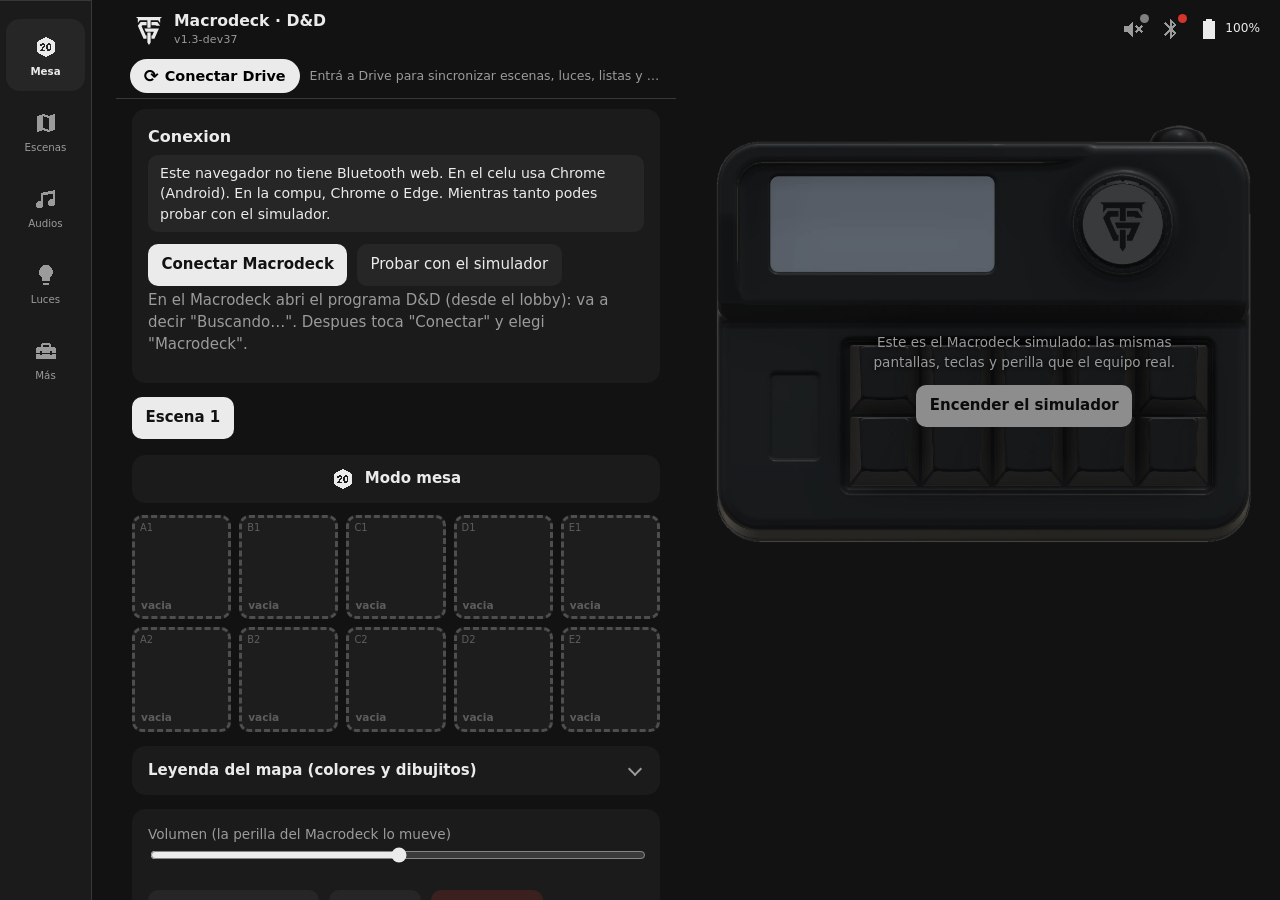
==== commit 5fdf5a30: "Publicar app 1.3-dev37 (desde macrodeck-dev 86c15c7)" ====
--- a/index.html
+++ b/index.html
@@ -25,6 +25,7 @@
 <script src="js/protocolo.js"></script>
 <script src="js/iconos_datos.js"></script>
 <script src="js/iconos.js"></script>
+<script src="js/sostener.js"></script>
 <script src="js/almacen.js"></script>
 <script src="js/config.js"></script>
 <script src="js/luces_dnd.js"></script>
--- a/style.css
+++ b/style.css
@@ -391,14 +391,16 @@
 .au-tag.amb{background:var(--acento);color:#000}
 
 /* 1.3-dev31/32: barra "Sincronizar todo" (arriba, en todas las pestanas): fina; el boton se nota por el color y el icono, no por el tamano */
-.barra-sync{display:flex;align-items:center;gap:10px;padding:5px 14px;background:var(--bg);border-bottom:1px solid var(--linea);min-height:0}
+.barra-sync{display:flex;flex-wrap:wrap;align-items:center;gap:6px 10px;padding:5px 14px;background:var(--bg);border-bottom:1px solid var(--linea);min-height:0}
 .barra-sync .sync-b{display:flex;align-items:center;gap:6px;font-size:.9rem;padding:6px 14px;min-height:34px;border-radius:999px;background:var(--acento);color:#000;border:0;font-weight:700;flex:none}
 .barra-sync .sync-ic{font-size:1.1rem;line-height:1;display:inline-block}
 .barra-sync.ocupada .sync-ic{animation:syncgira 1s linear infinite}
 .barra-sync .sync-b:disabled{opacity:.75}
-.barra-sync .sync-t{flex:1;min-width:0;font-size:.78rem;white-space:nowrap;overflow:hidden;text-overflow:ellipsis}
+.barra-sync [hidden]{display:none}
+.barra-sync .sync-b2{background:transparent;color:var(--acento);border:2px solid var(--acento)}
+.barra-sync .sync-t{flex:1 1 160px;min-width:0;font-size:.78rem;white-space:nowrap;overflow:hidden;text-overflow:ellipsis}
 .barra-sync .sync-t.mal{color:var(--rojo)}
-.barra-sync .sync-rec{padding:4px 10px;font-size:.8rem;min-height:30px;flex:none}
+.barra-sync .sync-cancel,.barra-sync .sync-rec{padding:4px 10px;font-size:.8rem;min-height:30px;flex:none}
 @keyframes syncgira{to{transform:rotate(360deg)}}
 input[type=search].esc-buscar{background:var(--bg);color:var(--tx);border:1px solid transparent;border-radius:10px;padding:.5em .7em;width:100%;min-height:42px}
 input[type=search].esc-buscar:focus{outline:none;border-color:var(--acento)}
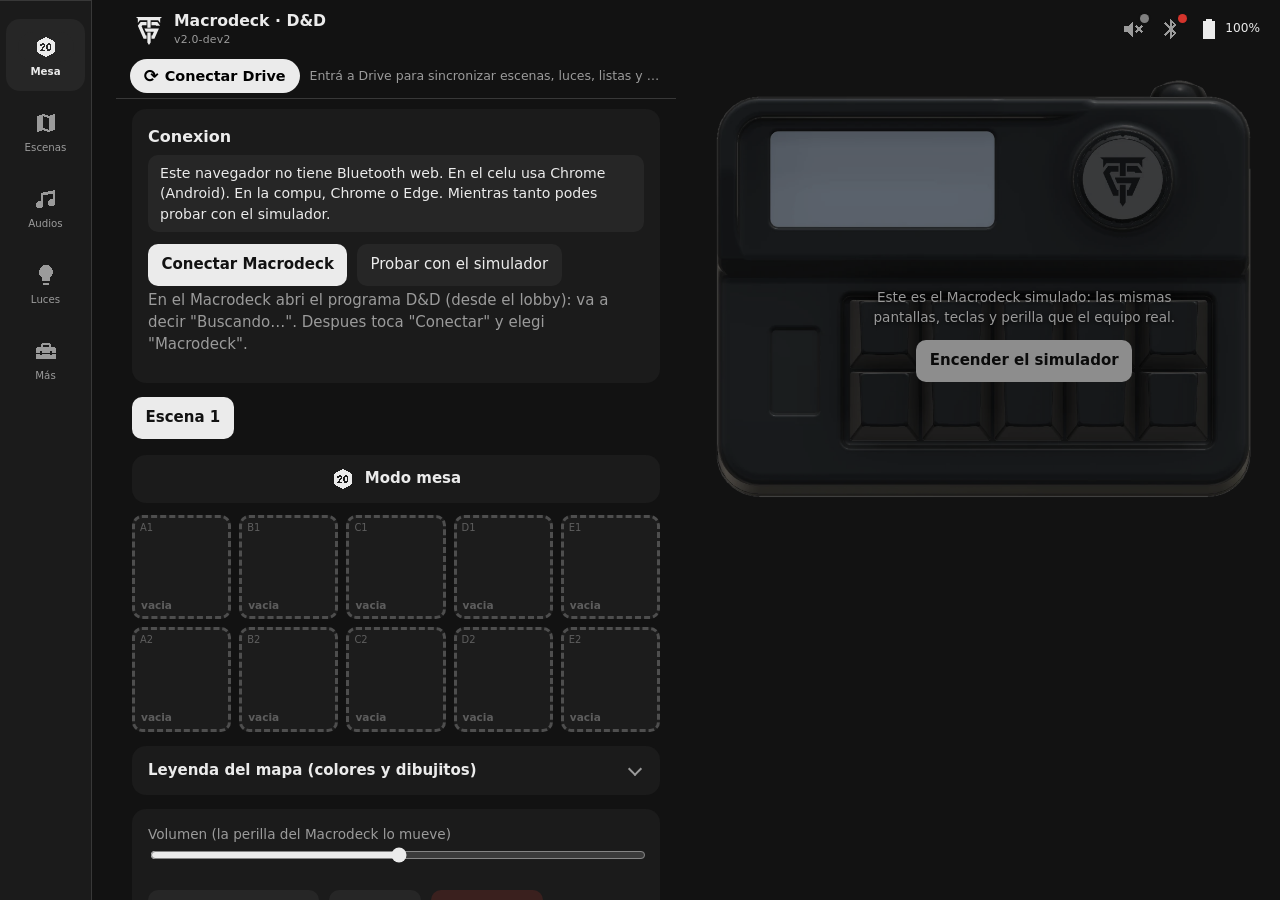
==== commit d8721a32: "Publicar app  (desde macrodeck-dev 039b046)" ====
--- a/index.html
+++ b/index.html
@@ -12,7 +12,7 @@
 </head>
 <body>
 <div id="app">
-  <header class="cab"><h1>Macrodeck · D&amp;D<small id="ver" class="ver"></small></h1><span id="guardadoCab" class="guardado-cab" hidden>⚠ Sin guardar</span><button type="button" id="estadoCab" class="estado" aria-label="Estado del audio, del Macrodeck y de la bateria del celu"></button></header>
+  <header class="cab"><h1>Macrodeck · D&amp;D<small id="ver" class="ver"></small></h1><span id="guardadoCab" class="guardado-cab" hidden>⚠ Sin guardar</span><button type="button" id="estadoCab" class="estado" aria-expanded="false" aria-controls="estadoTxt" aria-label="Estado del audio, del Macrodeck, de las luces y de la bateria del celu. Abre el panel."></button></header>
   <div id="estadoTxt" class="estado-txt" hidden></div>
   <main id="vista"></main>
   <aside id="maqueta" aria-label="Macrodeck simulado"></aside>
@@ -54,6 +54,8 @@
 <script src="js/audios_ui.js"></script>
 <script src="js/selector.js"></script>
 <script src="js/sync_todo.js"></script>
+<script src="js/panel_luces.js"></script>
+<script src="js/navegacion.js"></script>
 <script src="js/app.js"></script>
 </body>
 </html>
--- a/style.css
+++ b/style.css
@@ -214,9 +214,9 @@
 #maqueta{display:none}
 @media (min-width:1100px){
   /* v1.3-dev35: escritorio en columnas: riel de pestanas a la izquierda | pantalla | Macrodeck (foto) a la derecha */
-  #app{max-width:1640px;display:grid;grid-template-columns:92px minmax(0,1fr) minmax(500px,580px);grid-template-rows:auto auto minmax(0,1fr) auto;
-    grid-template-areas:"tabs cab cab" "tabs est est" "tabs vista maq" "tabs mini maq";column-gap:24px}
-  header.cab{grid-area:cab} #estadoTxt{grid-area:est} main{grid-area:vista} #miniPlayer{grid-area:mini} nav.tabs{grid-area:tabs}
+  #app{max-width:1640px;display:grid;grid-template-columns:92px minmax(0,1fr) minmax(500px,580px);grid-template-rows:auto auto auto minmax(0,1fr) auto;
+    grid-template-areas:"tabs cab cab" "tabs est est" "tabs sync maq" "tabs vista maq" "tabs mini maq";column-gap:24px}
+  header.cab{grid-area:cab} #estadoTxt{grid-area:est} .barra-sync{grid-area:sync} main{grid-area:vista} #miniPlayer{grid-area:mini} nav.tabs{grid-area:tabs}
   #maqueta{grid-area:maq;display:block;overflow-y:auto;padding:14px 16px 24px 0}
   nav.tabs{flex-direction:column;justify-content:flex-start;align-items:stretch;gap:4px;padding:18px 6px;border-top:0;border-right:1px solid var(--linea);background:var(--panel)}
   nav.tabs button{flex:none;max-width:none;min-height:72px;border-radius:var(--r)}
@@ -483,3 +483,88 @@
 .au-mesa-pct{width:56px;white-space:nowrap}
 /* v1.3-dev35: el firmware v4.4-dev32 ya no tiene CEL: se esconden sus controles del simulador (la logica interna no cambia) */
 .sim-homeb1,.sim-pie label:has(.sim-dest){display:none}
+
+/* ===== 2.0-dev2: panel plegable de la cabecera, controles de luces, ambilight, aviso de "Atras" ===== */
+/* Todo va EN el flujo de la pagina (nada flota encima): asi no se pisa con el reproductor, la barra de Sincronizar ni la maqueta de escritorio. */
+#app{position:relative;z-index:1}
+.panel-estado{flex:none;margin:0 12px 8px;padding:4px 8px 8px;background:var(--panel);border:1px solid var(--linea);border-radius:var(--r);max-height:min(60vh,560px);overflow-y:auto;font-size:.85rem;color:var(--tx);overscroll-behavior:contain}
+.panel-estado[hidden]{display:none}
+.pl{border:1px solid var(--linea);border-radius:12px;background:var(--panel2);margin:6px 0;overflow:hidden}
+.pl .pl{background:var(--panel)}
+.pl-cab{display:flex;align-items:center;gap:8px;width:100%;background:none;border:0;border-radius:0;padding:8px 12px;min-height:44px;text-align:left;font-weight:700;font-size:.92rem;color:var(--tx)}
+.pl-tit{flex:1;min-width:0}
+.pl-flecha{width:22px;height:22px;fill:currentColor;flex:none;transition:transform .18s}
+.pl.abierto>.pl-cab .pl-flecha{transform:rotate(180deg)}
+.pl-cuerpo{padding:2px 12px 12px}
+.pl-cuerpo[hidden]{display:none}
+.pl-badge{font-size:.78rem;font-weight:600;color:var(--tx2);font-variant-numeric:tabular-nums}
+.pl-pila{display:flex;flex-direction:column;gap:10px}
+.pl-txt{margin:0 0 8px;color:var(--tx2);line-height:1.4}
+.pl-fila-con{gap:8px}
+.pl-conectar{display:inline-flex;align-items:center;gap:6px}
+.pl-conectar svg{width:20px;height:20px;fill:currentColor}
+.pl-conectar.grande{font-weight:700;padding:.65em 1.1em}
+.tarjeta.pl-arriba{padding:0;background:none;border:0}
+.tarjeta.pl-arriba>.pl{margin-top:0}
+/* controles de una o dos lamparas */
+.pl-ctl{background:var(--panel);border:1px solid var(--linea);border-radius:12px;padding:10px 12px}
+.pl .pl .pl-ctl{background:var(--panel2)}
+.pl-ctl-cab{display:flex;align-items:center;gap:10px;margin-bottom:2px}
+.pl-pt{width:10px;height:10px;border-radius:50%;background:var(--gris);flex:none}
+.pl-pt.ok{background:var(--ok)}.pl-pt.warn{background:var(--amarillo)}.pl-pt.mal{background:var(--rojo)}
+.pl-muestra{width:22px;height:22px;border-radius:50%;border:1px solid var(--linea);flex:none}
+.pl-sw{position:relative;width:54px;height:30px;min-height:0;padding:0;border-radius:999px;background:var(--panel2);border:1px solid var(--linea);flex:none}
+.pl-sw i{position:absolute;top:3px;left:3px;width:22px;height:22px;border-radius:50%;background:var(--tx2);transition:transform .15s,background .15s}
+.pl-sw.on{background:var(--amarillo);border-color:var(--amarillo)}
+.pl-sw.on i{transform:translateX(24px);background:#1b1407}
+.pl-et{display:flex;align-items:baseline;gap:6px;margin:.7em 0 .15em;font-size:.8rem;color:var(--tx2)}
+.pl-val{margin-left:auto;font-variant-numeric:tabular-nums}
+.pl-ext{margin-left:auto;font-size:.72rem}
+.pl-ctl.apagada .pl-rango{opacity:.45}
+.pl-rango{width:100%;min-height:30px;margin:0}
+.pl-hue,.pl-temp{-webkit-appearance:none;appearance:none;height:16px;border-radius:8px;outline:none;border:1px solid var(--linea)}
+.pl-hue{background:linear-gradient(to right,#f00,#ff0,#0f0,#0ff,#00f,#f0f,#f00)}
+.pl-temp{background:linear-gradient(to right,#ff8a12,#ffbf80,#fff1e0,#d6e4ff,#9ec2ff)}
+.pl-hue::-webkit-slider-thumb,.pl-temp::-webkit-slider-thumb{-webkit-appearance:none;width:28px;height:28px;border-radius:50%;background:#fff;border:3px solid #222;box-shadow:0 1px 4px #0009}
+.pl-hue::-moz-range-thumb,.pl-temp::-moz-range-thumb{width:24px;height:24px;border-radius:50%;background:#fff;border:3px solid #222}
+/* conectar todo: las 3 runas */
+.pl-runas{display:flex;flex-wrap:wrap;gap:8px}
+.pl-runas[hidden]{display:none}
+.pl-runa{flex:1 1 150px;display:grid;grid-template-columns:auto 1fr;gap:2px 10px;align-items:center;background:var(--panel);border:1px solid var(--linea);border-radius:12px;padding:8px 10px}
+.pl-runa small{grid-column:1/-1;line-height:1.25}
+.pl-runa-ic{position:relative;display:inline-flex}
+.pl-runa-ic svg{width:24px;height:24px;fill:currentColor}
+.pl-runa-pt{position:absolute;top:-3px;right:-5px;width:10px;height:10px;border-radius:50%;background:var(--gris);box-shadow:0 0 0 2px var(--panel)}
+.pl-runa.giro .pl-runa-pt{background:var(--amarillo);animation:plPulso 1s ease-in-out infinite}
+.pl-runa.ok{border-color:var(--ok)}.pl-runa.ok .pl-runa-pt{background:var(--ok)}
+.pl-runa.warn{border-color:var(--amarillo)}.pl-runa.warn .pl-runa-pt{background:var(--amarillo)}
+.pl-runa.mal{border-color:var(--rojo)}.pl-runa.mal .pl-runa-pt{background:var(--rojo)}
+@keyframes plPulso{50%{opacity:.25}}
+/* pintar con el dedo */
+.pl-lienzo-caja{position:relative;border-radius:12px;overflow:hidden;border:1px solid var(--linea)}
+.pl-lienzo{display:block;width:100%;height:150px;cursor:crosshair}
+.pl-mira{position:absolute;width:22px;height:22px;margin:-11px 0 0 -11px;border-radius:50%;border:3px solid #fff;box-shadow:0 0 0 2px #0009;pointer-events:none}
+.panel-estado select,.panel-estado input[type=text]{width:100%}
+/* ambilight: los bordes brillan con el color de cada lampara (izquierda D&D 1, derecha D&D 2) */
+.ambi{position:fixed;top:0;bottom:0;width:min(24vw,200px);pointer-events:none;z-index:0;opacity:0;transition:opacity .9s ease;--ac:#000;--b:.6;--v:1}
+.ambi-l{left:0;background:linear-gradient(to right,var(--ac),transparent)}
+.ambi-r{right:0;background:linear-gradient(to left,var(--ac),transparent)}
+.ambi.on{opacity:calc(var(--b) * .5)}
+.ambi.e-fuego,.ambi.e-vela{animation:ambiFuego calc(1.7s * var(--v)) ease-in-out infinite alternate}
+.ambi.e-respirar,.ambi.e-magia{animation:ambiResp calc(3.2s * var(--v)) ease-in-out infinite alternate}
+.ambi.e-latido{animation:ambiResp calc(.9s * var(--v)) ease-in-out infinite alternate}
+.ambi.e-tormenta,.ambi.e-relampago{animation:ambiRayo 4s linear infinite}
+.ambi.e-parpadeo{animation:ambiParp .9s steps(1) infinite}
+@keyframes ambiFuego{0%{opacity:calc(var(--b) * .28)}35%{opacity:calc(var(--b) * .62)}60%{opacity:calc(var(--b) * .38)}100%{opacity:calc(var(--b) * .55)}}
+@keyframes ambiResp{from{opacity:calc(var(--b) * .16)}to{opacity:calc(var(--b) * .6)}}
+@keyframes ambiRayo{0%,84%,100%{opacity:calc(var(--b) * .18)}86%{opacity:.85}88%{opacity:calc(var(--b) * .22)}91%{opacity:.7}}
+@keyframes ambiParp{0%{opacity:calc(var(--b) * .6)}50%{opacity:0}}
+body.sin-ambi .ambi{display:none}
+@media (prefers-reduced-motion:reduce){.ambi.on{animation:none!important}}
+/* con una pantalla grande abierta (Modo mesa, reproductor, cola) la app de abajo se esconde y se ve el ambilight */
+body.au-ov-abierto #app{visibility:hidden}
+.au-ov{background:transparent}
+.au-mesa-luces{margin:2px 0}
+/* aviso "Toca otra vez para salir" */
+.toast-nav{position:fixed;left:50%;bottom:calc(88px + env(safe-area-inset-bottom,0px));transform:translateX(-50%) translateY(10px);background:var(--panel2);color:var(--tx);border:1px solid var(--linea);border-radius:999px;padding:9px 18px;font-size:.88rem;opacity:0;pointer-events:none;transition:opacity .2s,transform .2s;z-index:95;white-space:nowrap}
+.toast-nav.on{opacity:1;transform:translateX(-50%)}
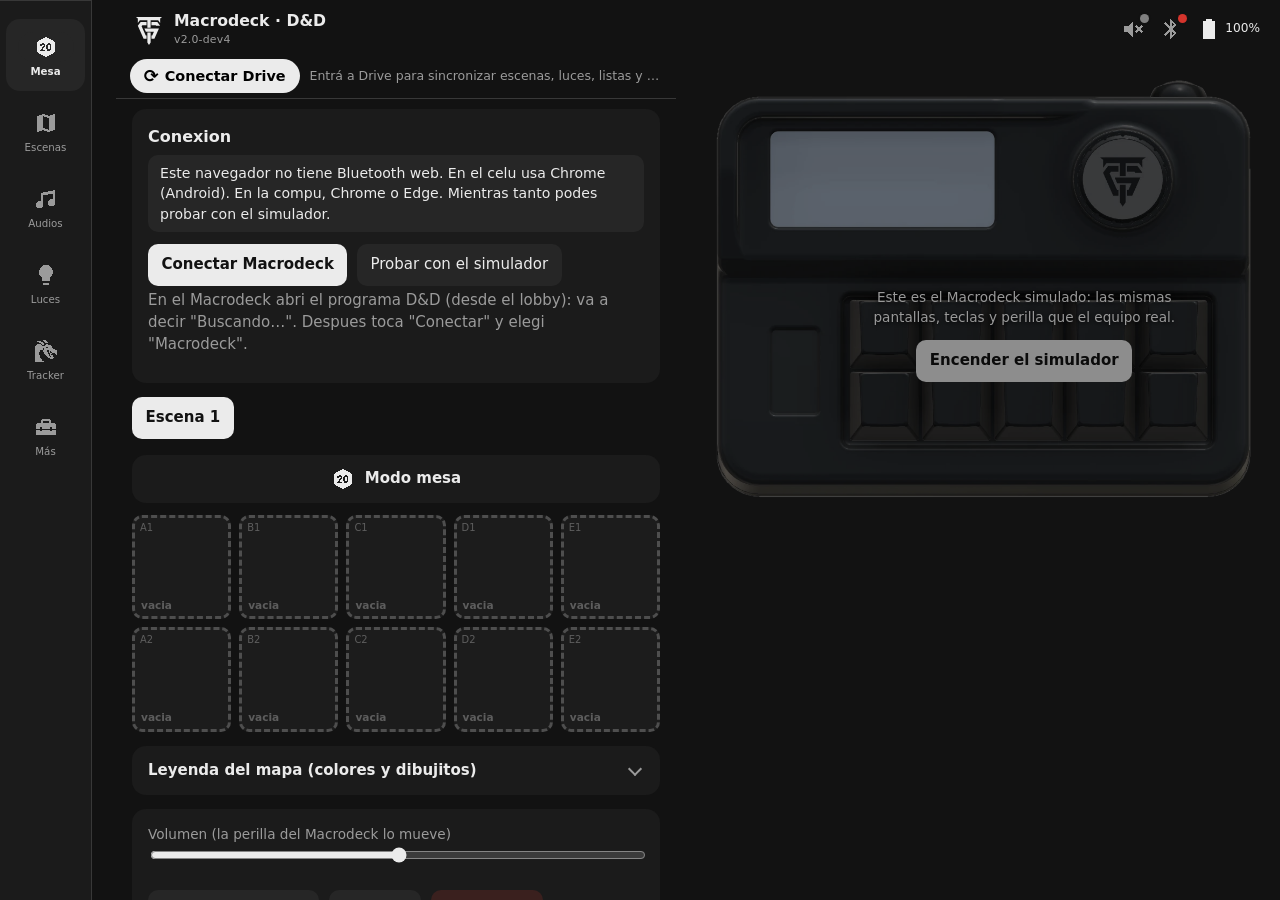
==== commit 734f88c3: "Publicar app  (desde macrodeck-dev 13b1492)" ====
--- a/index.html
+++ b/index.html
@@ -55,6 +55,13 @@
 <script src="js/selector.js"></script>
 <script src="js/sync_todo.js"></script>
 <script src="js/panel_luces.js"></script>
+<script src="js/tracker_nucleo.js"></script>
+<script src="js/tracker_eventos.js"></script>
+<script src="js/tracker_fichas.js"></script>
+<script src="js/tracker_motor.js"></script>
+<script src="js/tracker_audio.js"></script>
+<script src="js/tracker_serie.js"></script>
+<script src="js/tracker_ui.js"></script>
 <script src="js/navegacion.js"></script>
 <script src="js/app.js"></script>
 </body>
--- a/style.css
+++ b/style.css
@@ -568,3 +568,79 @@
 /* aviso "Toca otra vez para salir" */
 .toast-nav{position:fixed;left:50%;bottom:calc(88px + env(safe-area-inset-bottom,0px));transform:translateX(-50%) translateY(10px);background:var(--panel2);color:var(--tx);border:1px solid var(--linea);border-radius:999px;padding:9px 18px;font-size:.88rem;opacity:0;pointer-events:none;transition:opacity .2s,transform .2s;z-index:95;white-space:nowrap}
 .toast-nav.on{opacity:1;transform:translateX(-50%)}
+
+/* ---------- Initiative Tracker (2.0-dev4) ---------- */
+.tk{--tk-oro:#e0b21f}
+.tk .tarjeta h3 small,.tk h3 small{font-weight:400;font-size:.72rem;color:var(--tx2)}
+.tk-cab{display:flex;align-items:center;gap:12px;margin:2px 0 12px}
+.tk-cab .crece{flex:1;min-width:0}.tk-cab h2{margin:0}.tk-cab small{color:var(--tx2)}
+.tk-dr{flex:none;width:44px;height:44px;border-radius:12px;background:var(--panel);display:flex;align-items:center;justify-content:center;color:var(--tk-oro)}
+.tk-dr svg{width:30px;height:30px;fill:currentColor}
+.tk-pill{flex:none;font-size:.74rem;padding:5px 11px;border-radius:99px;background:var(--panel2);color:var(--tx2);border:1px solid var(--linea);white-space:nowrap}
+.tk-pill.ok{color:var(--tx);border-color:var(--ok)}.tk-pill.warn{color:var(--tx);border-color:var(--amarillo)}.tk-pill.mal{color:var(--peligro-tx);border-color:var(--rojo)}
+.tk-fila{margin-top:10px}
+.tk-nota{font-size:.78rem;margin:8px 0 0}
+.tk-aviso{font-size:.8rem;color:var(--amarillo);margin:6px 0}
+.tk-seg,.tk-seg2{display:flex;gap:4px;background:var(--bg);border-radius:12px;padding:3px;margin:6px 0}
+.tk-seg button,.tk-seg2 button{flex:1;min-height:38px;padding:6px 8px;background:none;color:var(--tx2);font-size:.82rem;border-radius:9px}
+.tk-seg button.on,.tk-seg2 button.on{background:var(--panel2);color:var(--tx);font-weight:600}
+.tk-seg button:disabled{opacity:.4}
+.tk-estado{font-size:.88rem;color:var(--tx2)}.tk-estado.ok{color:var(--ok)}.tk-estado.warn{color:var(--amarillo)}.tk-estado.mal{color:var(--peligro-tx)}
+.tk-hero{display:flex;align-items:center;gap:14px}
+.tk-rondaBox{text-align:center;min-width:76px}
+.tk-rondaBox small{display:block;font-size:.66rem;letter-spacing:.18em;color:var(--tx2);font-weight:600}
+.tk-ronda{font-size:2.9rem;font-weight:800;line-height:1;color:var(--tk-oro);font-variant-numeric:tabular-nums}
+.tk-turno{min-width:0}.tk-turno b{display:block;font-size:1.1rem}.tk-turno small{display:block}
+.tk-fichaT{flex:none;width:44px;height:74px;fill:#444}
+.tk-modo{font-size:.8rem;color:var(--tx2)}
+.tk-foto{position:relative;border-radius:10px;overflow:hidden;background:#040404;line-height:0;aspect-ratio:1998/800}
+.tk-foto img{position:absolute;top:0;left:0;width:100%;display:block;user-select:none;-webkit-user-drag:none}
+.tk-foto svg{position:absolute;inset:0;width:100%;height:100%}
+.tk-vacio{position:absolute;inset:0;display:flex;align-items:center;justify-content:center;text-align:center;padding:12px;font:.8rem/1.3 system-ui,sans-serif;color:#cfcfcf;background:#000a}
+.tk-joy{position:relative;max-width:360px;margin:6px auto 0;line-height:0}
+.tk-joy img{width:100%;display:block;user-select:none;-webkit-user-drag:none}
+.tk-jb{position:absolute;top:36%;width:16%;aspect-ratio:1;min-height:0;padding:0;border-radius:50%;border:2px solid transparent;background:none;touch-action:manipulation}
+.tk-jb.p{border-color:var(--tk-oro);background:#e0b21f2e}
+.tk-jb.b1{left:18.5%}.tk-jb.b2{left:42.2%}.tk-jb.b3{left:65.8%}
+.tk-joy+.tk-ayuda{margin-top:8px}
+.tk-ayuda{display:flex;justify-content:space-between;gap:6px;font-size:.72rem;color:var(--tx2);line-height:1.3}.tk-ayuda div{flex:1;text-align:center}
+.tk-barra{height:5px;background:var(--panel2);border-radius:5px;margin:10px 0 2px;overflow:hidden}.tk-barra i{display:block;height:100%;width:0;background:var(--tk-oro)}
+.tarjeta.inactivo .tk-joy,.tarjeta.inactivo .tk-ayuda{opacity:.5}
+.tk-stats{display:grid;grid-template-columns:repeat(3,1fr);gap:8px}
+.tk-stats div{background:var(--panel2);border-radius:10px;padding:8px 4px;text-align:center}
+.tk-stats b{display:block;font-size:1.25rem;font-variant-numeric:tabular-nums}.tk-stats span{font-size:.7rem;color:var(--tx2)}
+.tk-grupo{margin:14px 0 4px;font-size:.72rem;letter-spacing:.1em;text-transform:uppercase;color:var(--tx2);font-weight:600}
+.tk-ev{border-top:1px solid var(--linea)}.tk-ev:first-of-type{border-top:0}
+.tk-ev-cab{display:flex;align-items:center;gap:8px;padding:4px 0}
+.tk-ev-n{flex:1;min-width:0;display:flex;flex-direction:column;align-items:flex-start;text-align:left;background:none;padding:6px 4px;min-height:48px}
+.tk-ev-n b{font-size:.92rem}.tk-ev-n b code{font-size:.68rem;color:var(--tx2);font-weight:400;background:var(--panel2);border-radius:5px;padding:0 4px}
+.tk-ev-n small{font-size:.74rem;overflow-wrap:anywhere}
+.tk-tag{flex:none;font-size:.66rem;border-radius:99px;padding:2px 8px;border:1px solid var(--linea);color:var(--tx2)}
+.tk-tag.f{color:var(--ok);border-color:#2c5a43}.tk-tag.c{color:var(--tk-oro);border-color:#6b5426}
+button.chico{min-height:36px;min-width:36px;padding:4px 10px;font-size:.85rem}
+.tk-ed{background:var(--bg);border-radius:12px;padding:10px 12px 12px;margin:2px 0 10px}
+.tk-ed h4{margin:12px 0 4px;font-size:.88rem}
+.tk-clases{display:flex;gap:6px;flex-wrap:wrap;margin:2px 0 6px}
+.tk-clases button{min-height:32px;padding:3px 11px;font-size:.78rem;border-radius:16px}
+.tk-clases button.on{background:var(--acento);color:var(--sobre-acento);font-weight:700}
+.tk-clases button.tiene::after{content:"";display:inline-block;width:7px;height:7px;border-radius:50%;background:var(--tk-oro);margin-left:6px}
+.tk-lista{margin:6px 0}
+.tk-item{display:flex;align-items:center;gap:8px;padding:2px 0}
+.tk-item label{flex:1;display:flex;align-items:center;gap:6px;margin:0;color:var(--tx);font-size:.86rem;min-height:36px}
+.tk-item input,.tk-chk input{width:20px;height:20px;accent-color:var(--acento);flex:none}
+.tk-chk{display:flex;align-items:flex-start;gap:6px;color:var(--tx);font-size:.9rem;margin:10px 0 0;flex-wrap:wrap}
+.tk-chk small{flex-basis:100%;padding-left:26px}
+.tk-pie{margin-top:12px}
+.tk-mon{background:#0a0a0b;border:1px solid var(--linea);border-radius:10px;height:230px;overflow:auto;padding:6px 8px;font:12px/1.5 ui-monospace,Menlo,Consolas,monospace;overscroll-behavior:contain}
+.tk-l{white-space:pre-wrap;overflow-wrap:anywhere;border-bottom:1px solid #ffffff0a}
+.tk-l .h{color:#5d5d63;margin-right:6px}.tk-l .n{color:#8a8a90}.tk-l .x{color:#8a8a90}
+.tk-l.k\@ .t{color:#6cb6ff}.tk-l.k\# .t{color:#7d7d84}.tk-l.k\! .t{color:var(--ok)}.tk-l.ktx .t{color:var(--tk-oro)}.tk-l.kinfo .t{color:#c58cff}.tk-l.ko .t{color:#d0d0d0}
+.tk-mon + small{display:block;margin-top:6px}
+.tk-mesa{position:fixed;inset:0;z-index:60;background:#050505;color:#ececec;display:flex;flex-direction:column;align-items:center;justify-content:center;gap:10px;text-align:center;padding:16px}
+.tk-mesa .x{position:absolute;top:calc(14px + env(safe-area-inset-top,0px));right:14px}
+.tk-mesa .lbl{letter-spacing:.4em;color:#9b9b9b;font-size:.9rem}
+.tk-mesa .big{font-size:min(30vw,170px);font-weight:800;color:var(--tk-oro);line-height:1;font-variant-numeric:tabular-nums}
+.tk-mFicha{height:26vh;max-height:300px;fill:#444;transition:opacity .15s}
+.tk-mesa .nom{font-size:min(8vw,2.4rem);font-weight:700}.tk-mesa .cl{color:#9b9b9b}.tk-mesa .sig{color:#7d7d84;font-size:1rem}
+.tk-toast{position:fixed;left:50%;bottom:calc(92px + env(safe-area-inset-bottom,0px));transform:translateX(-50%);background:var(--panel2);border:1px solid var(--linea);color:var(--tx);padding:8px 14px;border-radius:10px;font-size:.84rem;opacity:0;pointer-events:none;transition:opacity .25s;z-index:70;max-width:90vw;text-align:center}
+.tk-toast.on{opacity:1}
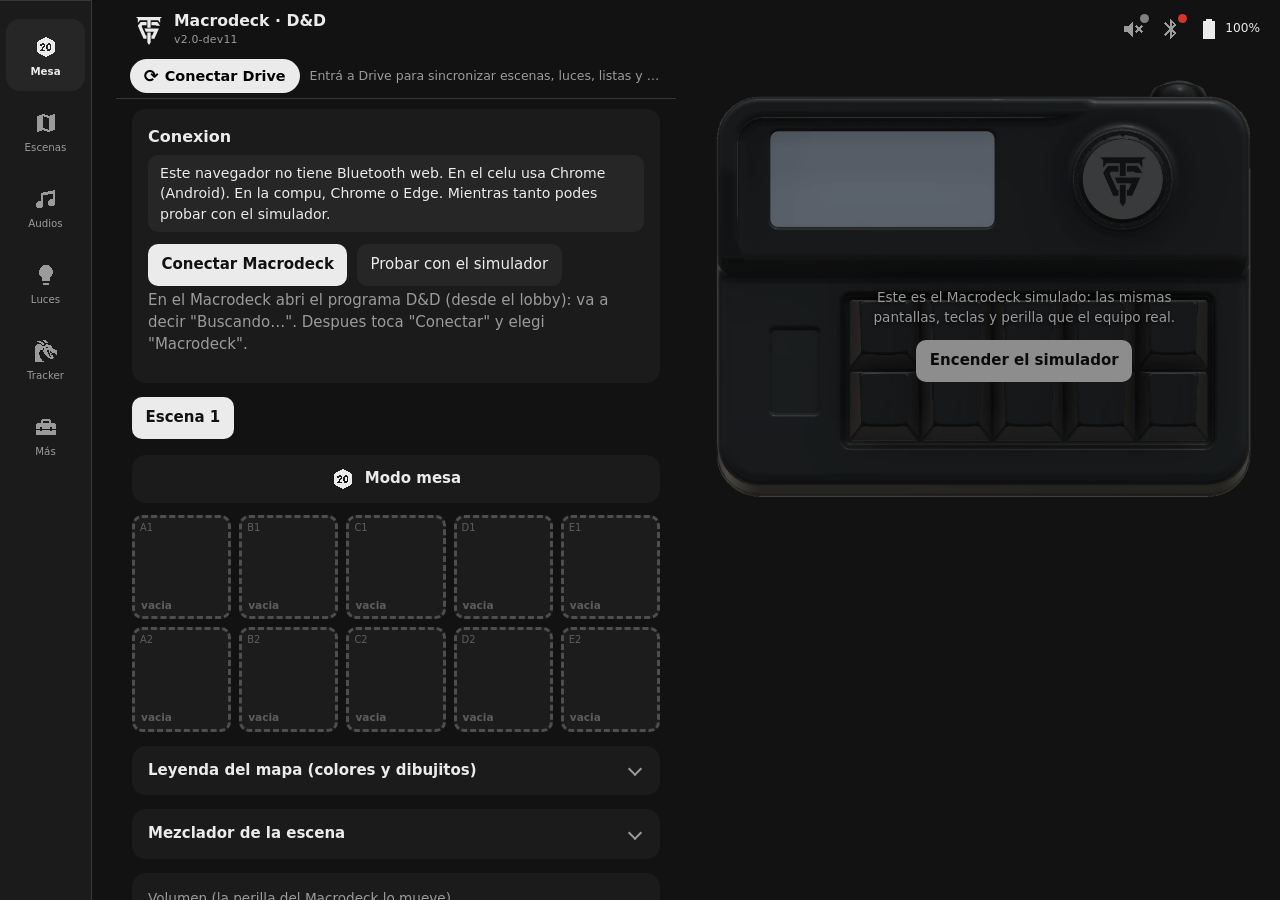
==== commit 563602bd: "Publicar app  (desde macrodeck-dev cde5541)" ====
--- a/index.html
+++ b/index.html
@@ -51,6 +51,7 @@
 <script src="js/audios.js"></script>
 <script src="js/audios_motor.js"></script>
 <script src="js/ambientes.js"></script>
+<script src="js/gestos.js"></script>
 <script src="js/audios_ui.js"></script>
 <script src="js/selector.js"></script>
 <script src="js/sync_todo.js"></script>
--- a/style.css
+++ b/style.css
@@ -70,6 +70,7 @@
 .t[data-led="2"]{animation:resp 2s ease-in-out infinite}
 .t[data-led="3"]{background:var(--led-bg2);box-shadow:inset 0 0 18px var(--led-glow)}
 .t[data-led="4"]{animation:dob .5s steps(1) infinite}
+.t[data-led="5"]{background:var(--led-bg);box-shadow:none;opacity:.7}
 @keyframes resp{0%,100%{background:var(--panel2);box-shadow:none}50%{background:var(--led-bg);box-shadow:inset 0 0 14px var(--led-glow)}}
 @keyframes dob{0%{background:var(--led-bg2)}25%{background:var(--panel2)}50%{background:var(--led-bg2)}75%,100%{background:var(--panel2)}}
 .escenas{display:flex;gap:6px;overflow-x:auto;padding-bottom:6px;margin-bottom:10px}
@@ -108,6 +109,7 @@
 .sim-tecla[data-led="2"] .sim-led{animation:ledr 2s ease-in-out infinite}
 .sim-tecla[data-led="3"] .sim-led{background:#fff2c0;box-shadow:0 0 16px 5px #ffd24acc}
 .sim-tecla[data-led="4"] .sim-led{animation:ledd .5s steps(1) infinite}
+.sim-tecla[data-led="5"] .sim-led{background:#8a5a1c;box-shadow:0 0 6px 1px #8a5a1c88}
 @keyframes ledr{0%,100%{background:#2a1d07;box-shadow:none}50%{background:#ffb347;box-shadow:0 0 12px 3px #ffb347aa}}
 @keyframes ledd{0%{background:#fff2c0}25%{background:#2a1d07}50%{background:#fff2c0}75%,100%{background:#2a1d07}}
 .sim-pie{display:flex;gap:12px;flex-wrap:wrap;align-items:center;justify-content:center;width:100%}
@@ -250,6 +252,7 @@
 .sim.maqueta .sim-tecla[data-led="2"]{animation:maqr 2s ease-in-out infinite}
 .sim.maqueta .sim-tecla[data-led="3"]{box-shadow:0 0 28px 10px #ffb347ee,inset 0 0 28px 9px #ffe2a3dd}
 .sim.maqueta .sim-tecla[data-led="4"]{animation:maqd .5s steps(1) infinite}
+.sim.maqueta .sim-tecla[data-led="5"]{box-shadow:0 0 8px 2px #ffa33a66,inset 0 0 8px 2px #ffb04755}
 @keyframes maqr{0%,100%{box-shadow:none}50%{box-shadow:0 0 18px 5px #ffa33aaa,inset 0 0 20px 5px #ffb047bb}}
 @keyframes maqd{0%{box-shadow:0 0 28px 10px #ffb347ee,inset 0 0 28px 9px #ffe2a3dd}50%,100%{box-shadow:none}}
 .sim.maqueta .sim-home{position:absolute;left:80%;top:3.2%;width:9.8%;height:4.4%;min-height:0;padding:0;font-size:0;background:transparent;border:0;border-radius:40% 40% 10% 10%;cursor:pointer}
@@ -570,8 +573,8 @@
 .toast-nav.on{opacity:1;transform:translateX(-50%)}
 
 /* ---------- Initiative Tracker (2.0-dev4) ---------- */
-.tk{--tk-oro:#e0b21f}
-.tk .tarjeta h3 small,.tk h3 small{font-weight:400;font-size:.72rem;color:var(--tx2)}
+.tk,#maqueta{--tk-oro:#e0b21f}
+.tk .tarjeta h3 small,.tk h3 small,#maqueta .tarjeta h3 small{font-weight:400;font-size:.72rem;color:var(--tx2)}
 .tk-cab{display:flex;align-items:center;gap:12px;margin:2px 0 12px}
 .tk-cab .crece{flex:1;min-width:0}.tk-cab h2{margin:0}.tk-cab small{color:var(--tx2)}
 .tk-dr{flex:none;width:44px;height:44px;border-radius:12px;background:var(--panel);display:flex;align-items:center;justify-content:center;color:var(--tk-oro)}
@@ -633,8 +636,8 @@
 .tk-pie{margin-top:12px}
 .tk-mon{background:#0a0a0b;border:1px solid var(--linea);border-radius:10px;height:230px;overflow:auto;padding:6px 8px;font:12px/1.5 ui-monospace,Menlo,Consolas,monospace;overscroll-behavior:contain}
 .tk-l{white-space:pre-wrap;overflow-wrap:anywhere;border-bottom:1px solid #ffffff0a}
-.tk-l .h{color:#5d5d63;margin-right:6px}.tk-l .n{color:#8a8a90}.tk-l .x{color:#8a8a90}
-.tk-l.k\@ .t{color:#6cb6ff}.tk-l.k\# .t{color:#7d7d84}.tk-l.k\! .t{color:var(--ok)}.tk-l.ktx .t{color:var(--tk-oro)}.tk-l.kinfo .t{color:#c58cff}.tk-l.ko .t{color:#d0d0d0}
+.tk-l .tk-lh{color:#5d5d63;margin-right:6px}.tk-l .tk-ln{color:#8a8a90}.tk-l .tk-lx{color:#8a8a90}
+.tk-l.k\@ .tk-lt{color:#6cb6ff}.tk-l.k\# .tk-lt{color:#7d7d84}.tk-l.k\! .tk-lt{color:var(--ok)}.tk-l.ktx .tk-lt{color:var(--tk-oro)}.tk-l.kinfo .tk-lt{color:#c58cff}.tk-l.ko .tk-lt{color:#d0d0d0}
 .tk-mon + small{display:block;margin-top:6px}
 .tk-mesa{position:fixed;inset:0;z-index:60;background:#050505;color:#ececec;display:flex;flex-direction:column;align-items:center;justify-content:center;gap:10px;text-align:center;padding:16px}
 .tk-mesa .x{position:absolute;top:calc(14px + env(safe-area-inset-top,0px));right:14px}
@@ -644,3 +647,57 @@
 .tk-mesa .nom{font-size:min(8vw,2.4rem);font-weight:700}.tk-mesa .cl{color:#9b9b9b}.tk-mesa .sig{color:#7d7d84;font-size:1rem}
 .tk-toast{position:fixed;left:50%;bottom:calc(92px + env(safe-area-inset-bottom,0px));transform:translateX(-50%);background:var(--panel2);border:1px solid var(--linea);color:var(--tx);padding:8px 14px;border-radius:10px;font-size:.84rem;opacity:0;pointer-events:none;transition:opacity .25s;z-index:70;max-width:90vw;text-align:center}
 .tk-toast.on{opacity:1}
+
+/* Conexion desplegable (2.0-dev4) */
+.tk-conex>summary{display:flex;align-items:center;gap:10px;cursor:pointer;list-style:none;min-height:34px}
+.tk-conex>summary::-webkit-details-marker{display:none}
+.tk-conex>summary h3{margin:0;flex:none}
+.tk-conex>summary::after{content:"▾";margin-left:auto;color:var(--tx2);transition:transform .15s}
+.tk-conex:not([open])>summary::after{transform:rotate(-90deg)}
+.tk-conex[open]>summary .tk-resumen{display:none}
+.tk-resumen{font-size:.85rem;color:var(--tx2);white-space:nowrap;overflow:hidden;text-overflow:ellipsis;min-width:0}
+.tk-resumen.ok{color:var(--ok)}.tk-resumen.warn{color:#e0b21f}.tk-resumen.mal{color:var(--mal,#e5484d)}
+.tk-conex[open]>summary{margin-bottom:10px}
+
+/* 2.0-dev5: insignias numeradas, linea de progreso y cartel de etapa en el tracker en vivo */
+.tk-prog{font-size:.88rem;margin:2px 0 8px;display:flex;flex-wrap:wrap;align-items:center;gap:8px;min-height:1.4em}
+.tk-prog b{color:var(--tk-oro,#e0b21f)}
+.tk-pips{display:inline-flex;gap:4px}
+.tk-pips i{width:12px;height:12px;border-radius:50%;border:2px solid #6b6d78;display:inline-block}
+.tk-pips i.h{background:var(--tk-oro,#e0b21f);border-color:var(--tk-oro,#e0b21f)}
+.tk-pips i.a{border-color:var(--tk-oro,#e0b21f);box-shadow:0 0 0 3px rgba(224,178,31,.35);animation:tk-pulso 1s ease-in-out infinite}
+.tk-bd circle{fill:#15161a;stroke:#6b6d78;stroke-width:6}
+.tk-bd text{font:700 52px system-ui,sans-serif;fill:#c9cad2}
+.tk-bd.hecho circle{fill:var(--tk-oro,#e0b21f);stroke:var(--tk-oro,#e0b21f)}
+.tk-bd.hecho text{fill:#15161a}
+.tk-bd.act circle{fill:#2a2208;stroke:var(--tk-oro,#e0b21f);stroke-width:8;animation:tk-pulso 1s ease-in-out infinite}
+.tk-bd.act text{fill:var(--tk-oro,#e0b21f)}
+@keyframes tk-pulso{0%,100%{opacity:1}50%{opacity:.45}}
+.tk-banner{position:absolute;left:50%;top:76%;transform:translate(-50%,-50%) scale(.9);padding:10px 22px;border-radius:12px;background:rgba(8,8,10,.88);border:2px solid var(--tk-oro,#e0b21f);color:#f4e7b4;font:700 clamp(1rem,3.4vw,1.7rem)/1.2 system-ui,sans-serif;white-space:nowrap;opacity:0;pointer-events:none;transition:opacity .25s,transform .25s;z-index:3}
+.tk-banner.on{opacity:1;transform:translate(-50%,-50%) scale(1)}
+
+/* 2.0-dev7: Mezclador de la Mesa (plegable; reusa el estilo de .leyenda) */
+.mezclador>.mz-cuerpo{padding:0 16px 16px}
+.mz-amb{display:flex;align-items:center;gap:10px;background:var(--panel2);border-radius:10px;padding:8px 12px;margin-bottom:12px}
+.mz-amb b{font-size:.8rem;white-space:nowrap}
+.mz-amb input{flex:1;accent-color:var(--amarillo)}
+.mz-ambpc{font-size:.8rem;width:38px;text-align:right;font-variant-numeric:tabular-nums}
+.mz-rej{row-gap:12px}
+.mezclador .rejilla + *{margin-top:0}
+.mz-col{--mc:var(--gris);display:flex;flex-direction:column;align-items:center;gap:4px;min-width:0}
+.mz-col.mamarillo{--mc:var(--amarillo)}.mz-col.mrojo{--mc:var(--rojo)}.mz-col.mblanco{--mc:var(--blanco)}
+.mz-pc{font-size:.66rem;font-variant-numeric:tabular-nums;min-height:1em}
+.mz-fader{position:relative;width:100%;height:118px;background:var(--panel2);border-radius:10px;touch-action:none;overflow:hidden;cursor:ns-resize;border:2px solid transparent;user-select:none}
+.mz-fader.off{opacity:.35;cursor:default;pointer-events:none}
+.mz-rel{position:absolute;left:0;right:0;bottom:0;background:var(--mc);opacity:.75}
+.mz-cien{position:absolute;left:0;right:0;border-top:1px dashed var(--tx2);opacity:.7}
+.mz-cien::after{content:"100";position:absolute;right:3px;top:-12px;font-size:.5rem;color:var(--tx2)}
+.mz-fader.suena{border-color:var(--mc)}
+.mz-fader.suena .mz-rel{animation:mzlat .9s ease-in-out infinite alternate}
+@keyframes mzlat{from{opacity:.55}to{opacity:1}}
+.mz-nom{font-size:.62rem;text-align:center;line-height:1.1;color:var(--tx2);min-height:2.2em;overflow-wrap:anywhere}
+.mz-pie{margin-top:14px;gap:8px}.mz-pie button{flex:1;font-size:.8rem}
+
+/* 2.0-dev8: bloques plegables de la pantalla Escenas (reusan .sec) */
+.sec.plegable{background:var(--panel);margin:0 0 14px}
+.mz-ambpc{min-width:38px}
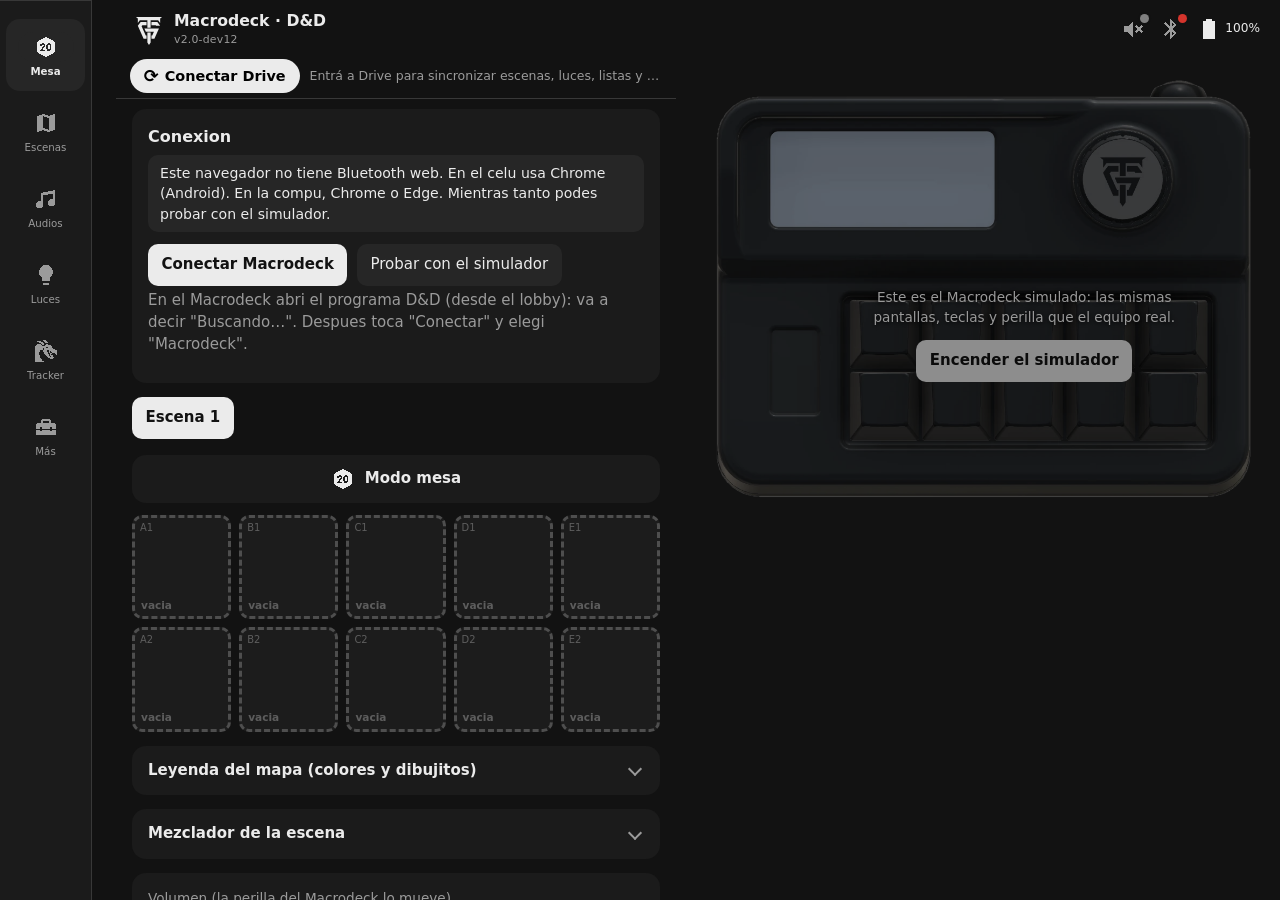
==== commit 71e377e9: "Publicar app  (desde macrodeck-dev 8e4a589)" ====
--- a/index.html
+++ b/index.html
@@ -63,6 +63,7 @@
 <script src="js/tracker_audio.js"></script>
 <script src="js/tracker_serie.js"></script>
 <script src="js/tracker_ui.js"></script>
+<script src="js/it_enlace.js"></script>
 <script src="js/navegacion.js"></script>
 <script src="js/app.js"></script>
 </body>
--- a/style.css
+++ b/style.css
@@ -701,3 +701,8 @@
 /* 2.0-dev8: bloques plegables de la pantalla Escenas (reusan .sec) */
 .sec.plegable{background:var(--panel);margin:0 0 14px}
 .mz-ambpc{min-width:38px}
+
+/* 2.0-dev12: C2 / D2 / E2 = control del Initiative Tracker */
+.rejilla > .trk-reservada,.rejilla > .trk-fija{position:relative;box-shadow:inset 0 0 0 2px var(--amarillo)}
+.rejilla > .trk-reservada::after,.rejilla > .trk-fija::after{content:"IT";position:absolute;top:3px;right:4px;font-size:.62rem;font-weight:700;color:var(--amarillo);letter-spacing:.04em}
+.rejilla > .trk-fija{opacity:.8;cursor:default}
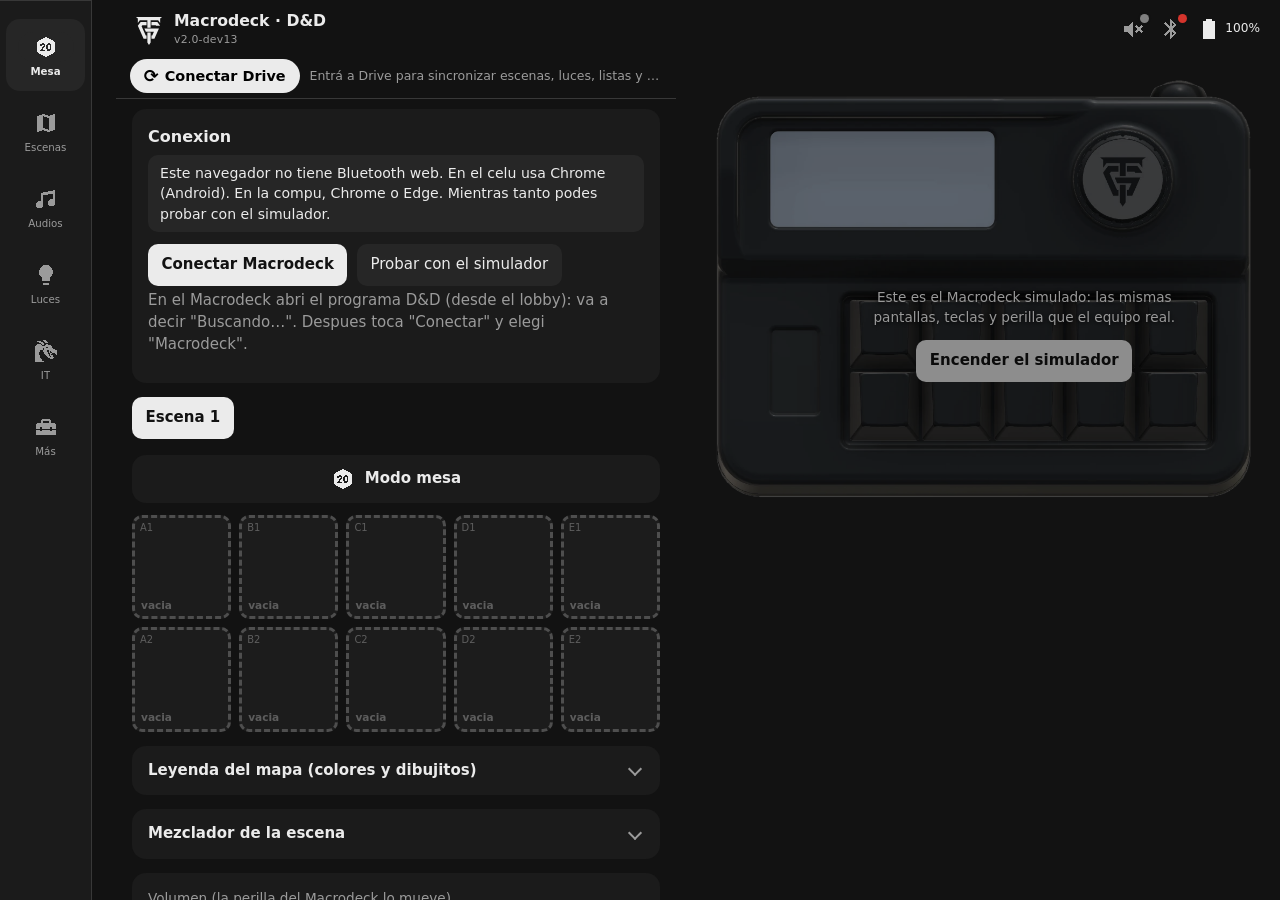
==== commit 2dfdeda1: "Publicar app  (desde macrodeck-dev 8644218)" ====
--- a/index.html
+++ b/index.html
@@ -63,6 +63,7 @@
 <script src="js/tracker_audio.js"></script>
 <script src="js/tracker_serie.js"></script>
 <script src="js/tracker_ui.js"></script>
+<script src="js/it_ui.js"></script>
 <script src="js/it_enlace.js"></script>
 <script src="js/navegacion.js"></script>
 <script src="js/app.js"></script>
--- a/style.css
+++ b/style.css
@@ -706,3 +706,30 @@
 .rejilla > .trk-reservada,.rejilla > .trk-fija{position:relative;box-shadow:inset 0 0 0 2px var(--amarillo)}
 .rejilla > .trk-reservada::after,.rejilla > .trk-fija::after{content:"IT";position:absolute;top:3px;right:4px;font-size:.62rem;font-weight:700;color:var(--amarillo);letter-spacing:.04em}
 .rejilla > .trk-fija{opacity:.8;cursor:default}
+
+/* 2.0-dev13: pestana Tracker IT (taller de colores, combates guardados, lamparas del turno) */
+.it-filas{display:flex;flex-direction:column;gap:6px;margin:10px 0}
+.it-fila{display:flex;align-items:center;gap:10px}
+.it-fila.it-sep{margin-top:8px;padding-top:8px;border-top:1px solid var(--borde,rgba(255,255,255,.08))}
+.it-fila input[type=color]{width:44px;height:36px;padding:0;border:0;border-radius:8px;background:none;flex:none}
+.it-fila input[type=text]{width:100%;min-width:0}
+.it-fila .crece{flex:1;min-width:0}
+.it-nom small{font-size:.75rem}
+.it-en{display:flex;align-items:center;gap:6px;font-size:.8rem;color:var(--tx2);white-space:nowrap}
+.it-brillo input[type=range]{width:100%}
+.it-hist{display:flex;flex-direction:column;gap:6px;margin:10px 0}
+.it-hi{display:flex;flex-wrap:wrap;gap:4px 12px;align-items:center;text-align:left;padding:10px 12px;border-radius:10px;border:0;background:var(--panel2,rgba(255,255,255,.05));color:inherit;font:inherit;cursor:pointer}
+.it-hi .it-res{font-weight:600}
+.it-hi.victoria .it-res{color:#5fd38a}.it-hi.tpk .it-res{color:#ff6b6b}.it-hi.reinicio .it-res{color:var(--tx2)}
+.it-mon{position:fixed;inset:0;z-index:1000;overflow:auto;padding:20px 16px 32px;background:var(--bg,#111);color:var(--tx,#eee)}
+.it-mon .x{position:absolute;top:12px;right:12px}
+.it-mon h2{margin:8px 0 16px}
+.it-big{display:grid;grid-template-columns:repeat(auto-fit,minmax(110px,1fr));gap:10px;margin-bottom:18px}
+.it-big div{background:var(--panel,rgba(255,255,255,.06));border-radius:12px;padding:12px;text-align:center}
+.it-big b{display:block;font-size:2rem;line-height:1.1}.it-big span{font-size:.8rem;color:var(--tx2)}
+.it-clases{display:flex;flex-direction:column;gap:8px;margin-bottom:14px}
+.it-cl{display:grid;grid-template-columns:14px 110px 1fr;gap:8px;align-items:center}
+.it-cl i{width:14px;height:14px;border-radius:50%}
+.it-cl .bar{height:10px;border-radius:5px;background:rgba(255,255,255,.08);overflow:hidden}
+.it-cl .bar em{display:block;height:100%}
+.it-cl .v{grid-column:2 / 4;font-size:.8rem;color:var(--tx2)}
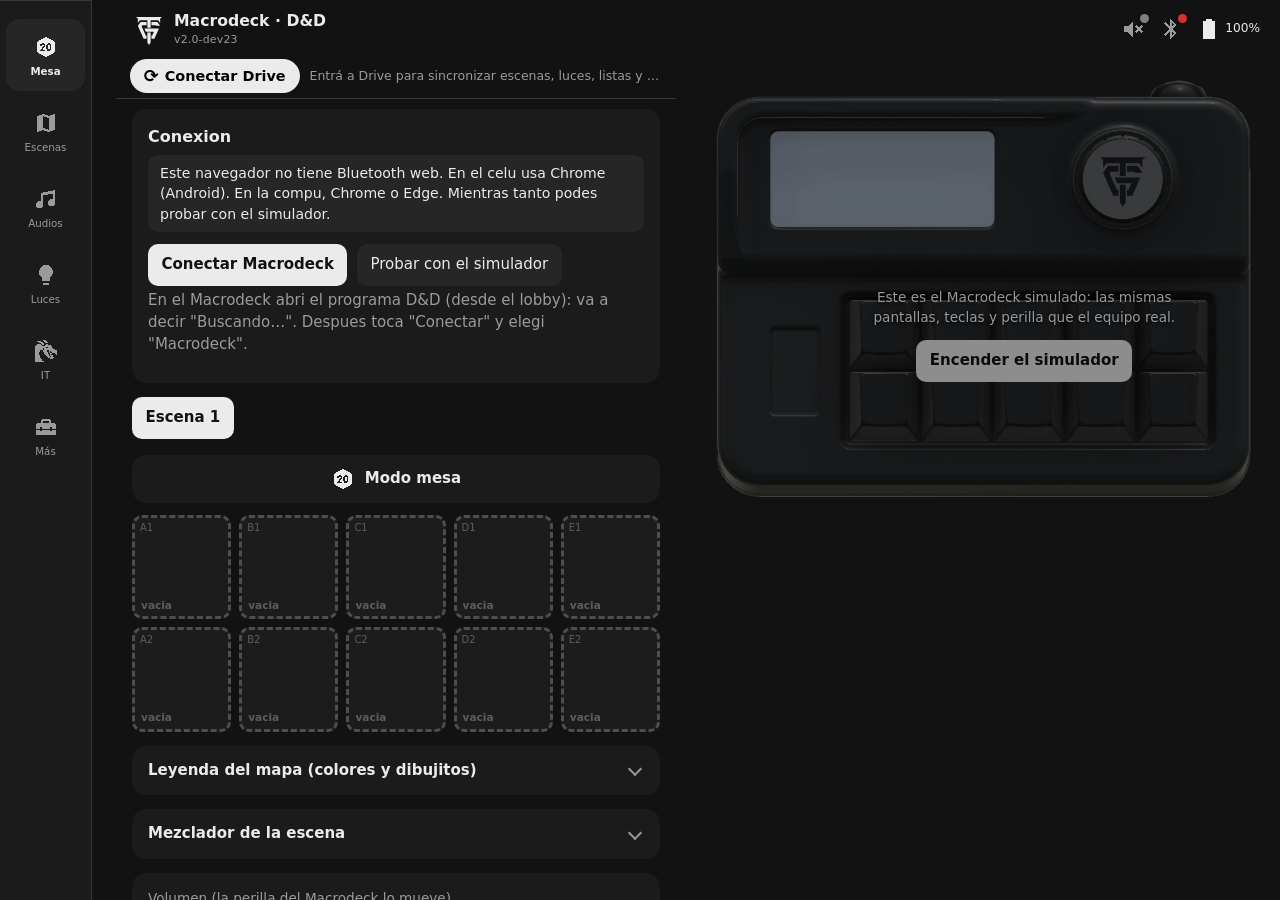
==== commit 3ba1b0fd: "Publicar app  (desde macrodeck-dev 7ac2e40)" ====
--- a/index.html
+++ b/index.html
@@ -55,6 +55,7 @@
 <script src="js/audios_ui.js"></script>
 <script src="js/selector.js"></script>
 <script src="js/sync_todo.js"></script>
+<script src="js/huevo.js"></script>
 <script src="js/panel_luces.js"></script>
 <script src="js/tracker_nucleo.js"></script>
 <script src="js/tracker_eventos.js"></script>
--- a/style.css
+++ b/style.css
@@ -404,6 +404,22 @@
 .barra-sync .sync-t{flex:1 1 160px;min-width:0;font-size:.78rem;white-space:nowrap;overflow:hidden;text-overflow:ellipsis}
 .barra-sync .sync-t.mal{color:var(--rojo)}
 .barra-sync .sync-cancel,.barra-sync .sync-rec{padding:4px 10px;font-size:.8rem;min-height:30px;flex:none}
+/* 2.0-dev23: explicacion + barra de progreso de la sincronizacion */
+.barra-sync .sync-info{flex:1 1 100%;display:flex;flex-direction:column;gap:3px;padding:2px 0 4px}
+.barra-sync .sync-info[hidden]{display:none}
+.barra-sync .sync-paso{font-size:.84rem;font-weight:700}
+.barra-sync .sync-det{font-size:.76rem;line-height:1.3}
+.barra-sync .sync-prog{height:8px;border-radius:99px;background:var(--panel2);overflow:hidden;position:relative}
+.barra-sync .sync-prog i{display:block;height:100%;width:0;background:var(--acento);border-radius:99px;transition:width .4s}
+.barra-sync .sync-prog.ind i{width:35%;position:absolute;top:0;animation:syncind 1.3s ease-in-out infinite}
+@keyframes syncind{0%{left:-35%}100%{left:100%}}
+.barra-sync .sync-vivo{font-size:.72rem}
+.barra-sync .sync-vivo.mal{color:var(--rojo)}
+.huevo-dlg{max-width:340px;text-align:center}
+.huevo-dlg .dado{font-size:3.2rem;font-weight:800;line-height:1.1;margin:6px 0}
+.huevo-dlg .dado.crit{color:var(--amarillo)}
+.huevo-dlg .dado.pifia{color:var(--rojo)}
+.huevo-dlg .frase{min-height:4.2em;font-size:.95rem}
 @keyframes syncgira{to{transform:rotate(360deg)}}
 input[type=search].esc-buscar{background:var(--bg);color:var(--tx);border:1px solid transparent;border-radius:10px;padding:.5em .7em;width:100%;min-height:42px}
 input[type=search].esc-buscar:focus{outline:none;border-color:var(--acento)}
